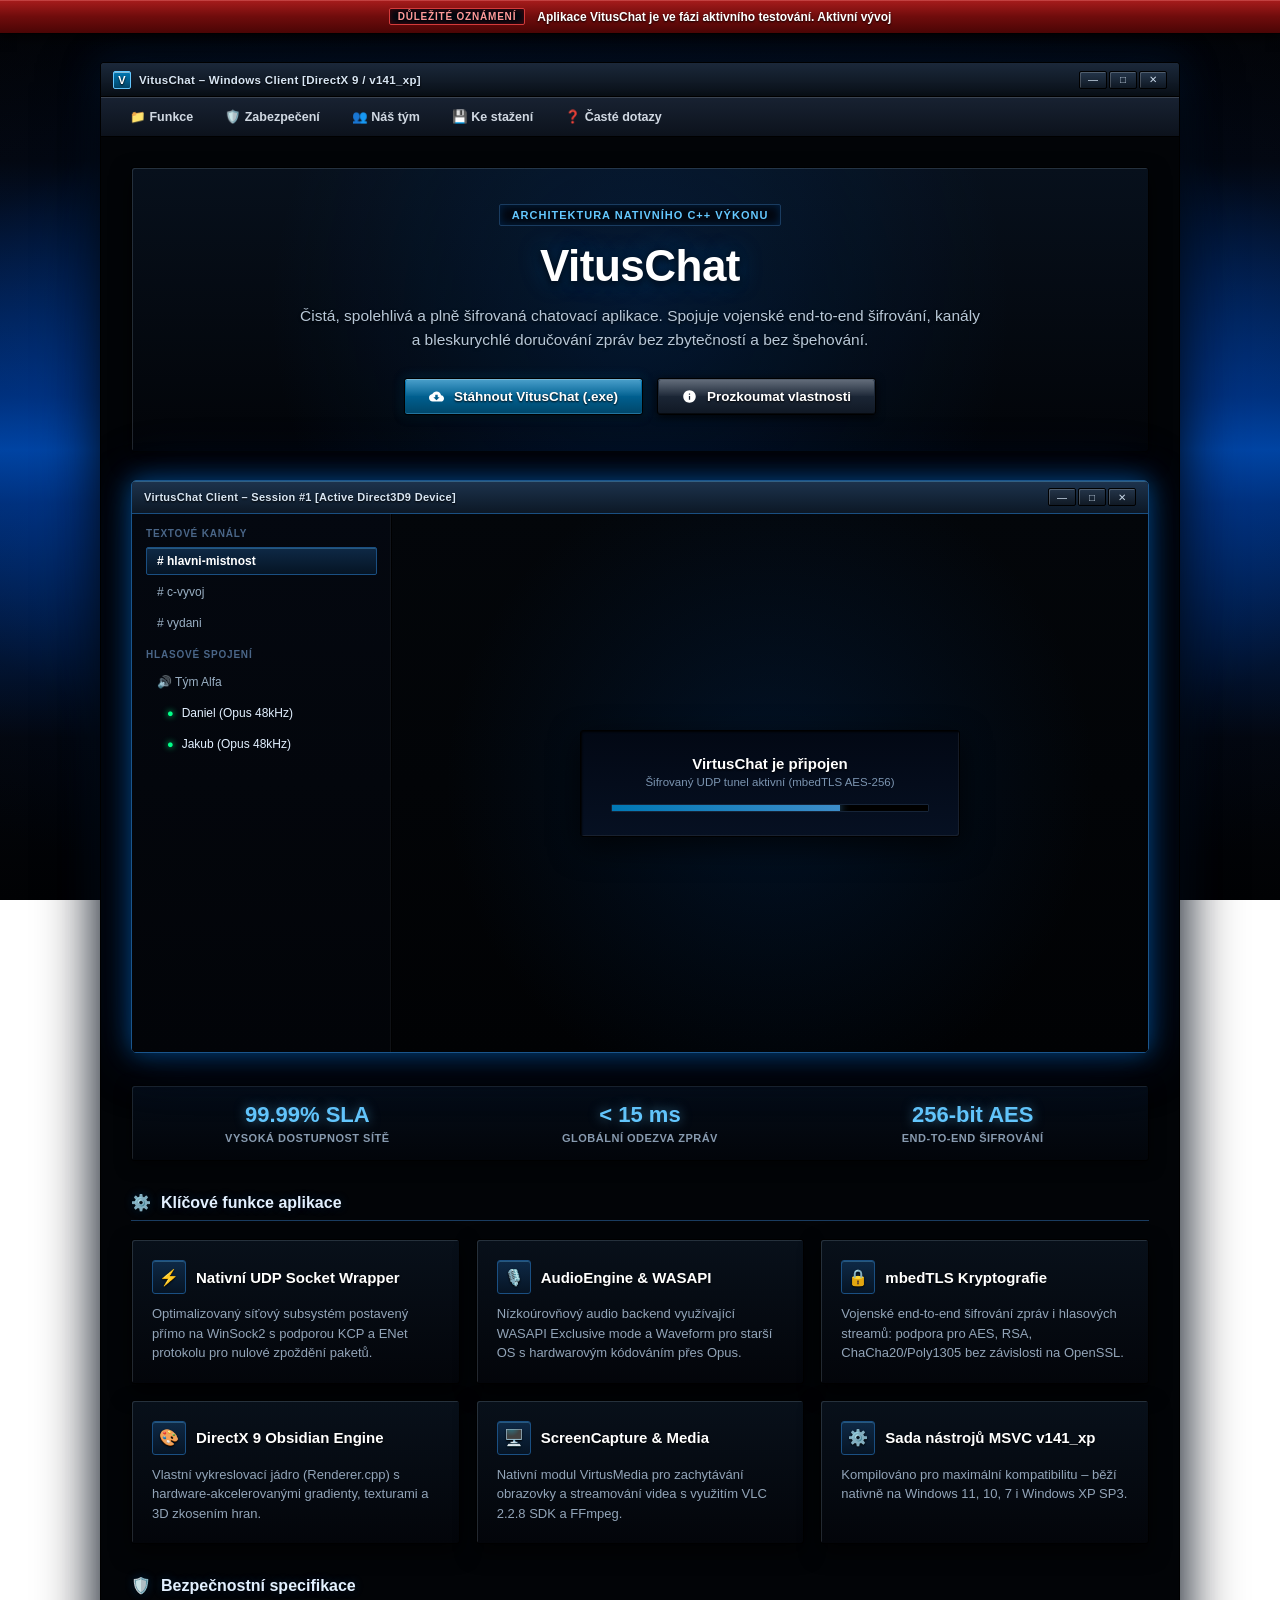
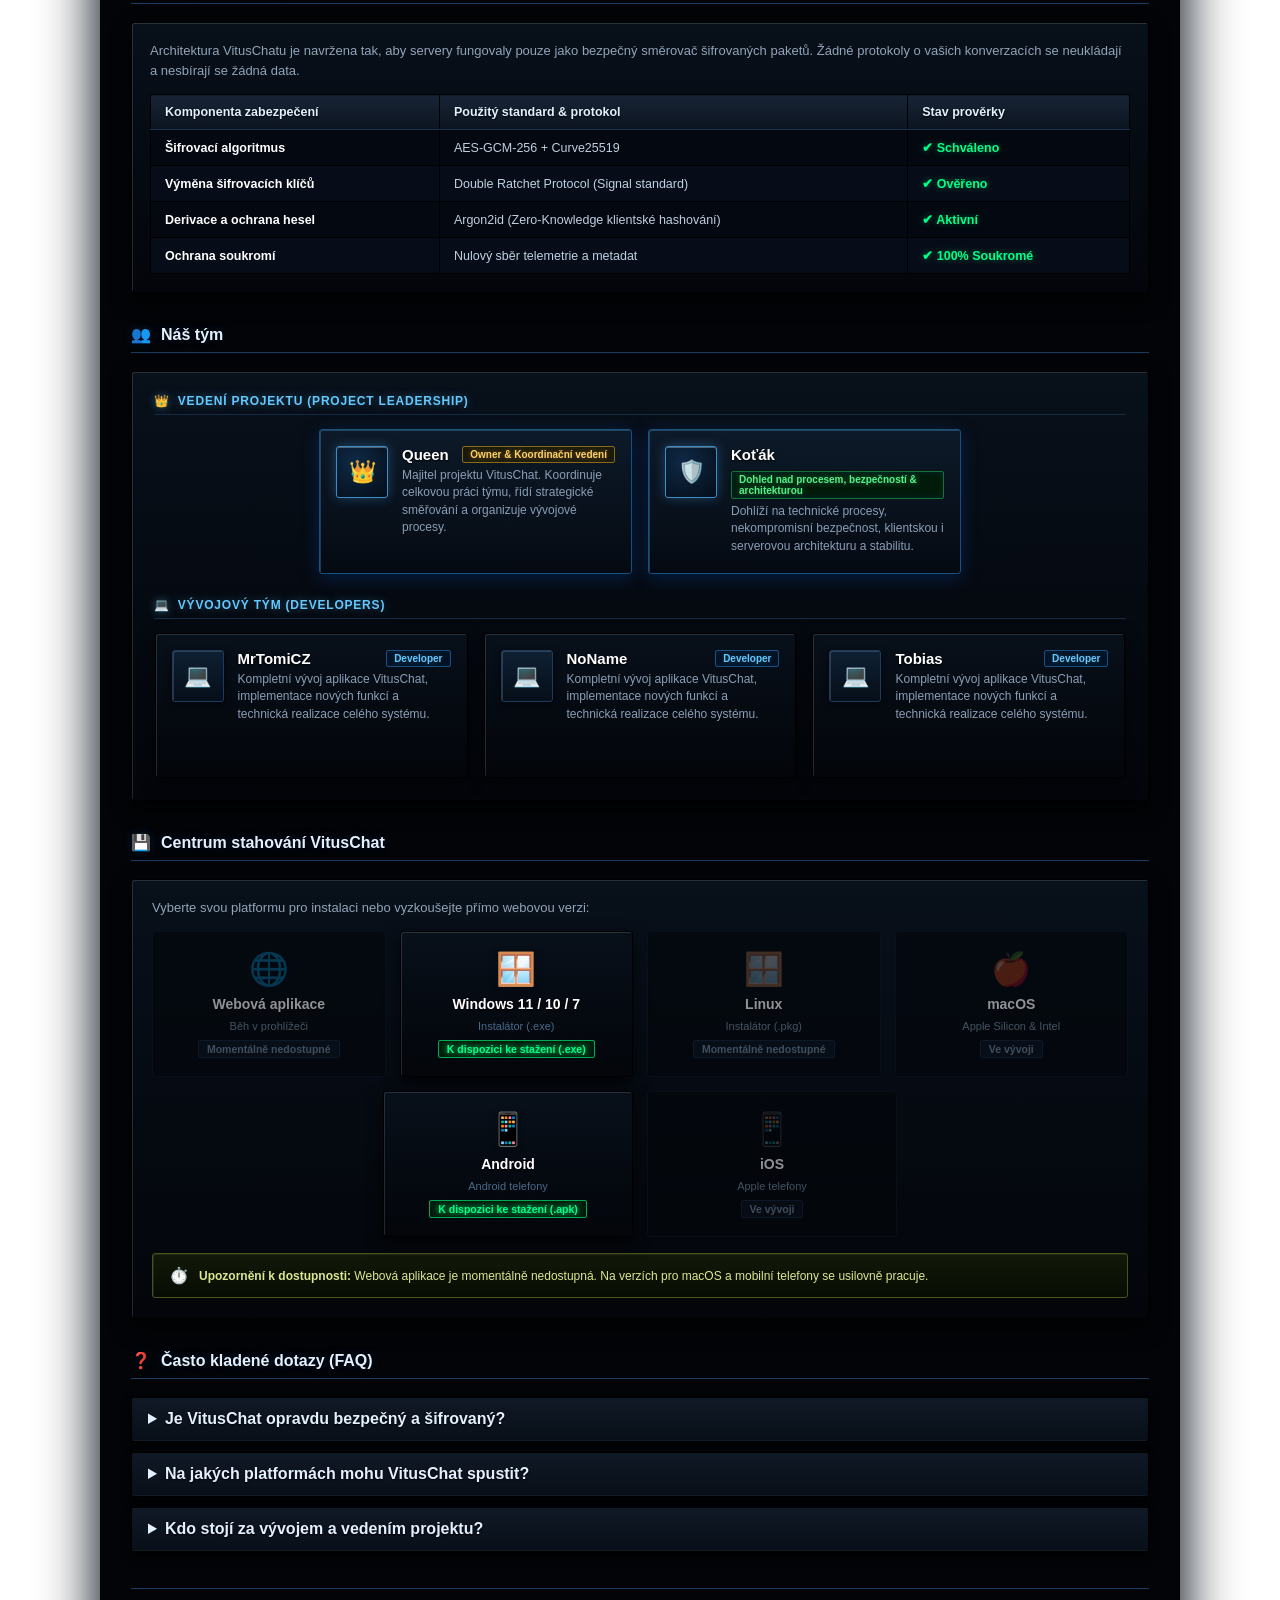
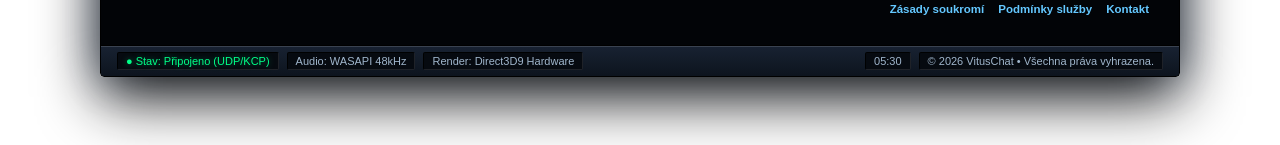
==== new/index.html @ 7d4af069 "Add files via upload" ====
<!DOCTYPE html>
<html lang="cs">
<head>
  <meta charset="UTF-8">
  <meta name="viewport" content="width=device-width, initial-scale=1.0">
  <title id="siteTitle">VitusChat — Nativní Windows Klient [DirectX 9]</title>
  <meta name="description" content="VitusChat - Šifrovaná chatovací aplikace v autentickém skleněném Windows 7 Aero Glass designu.">
  <link rel="icon" type="image/svg+xml" href="data:image/svg+xml,<svg xmlns=%22http://www.w3.org/2000/svg%22 viewBox=%220 0 100 100%22><text y=%22.9em%22 font-size=%2290%22>💬</text></svg>">

  <style>
    /* ==========================================================================
       VIRTUSCHAT - RAW Y2K / DIRECTX 9 OBSIDIAN AESTHETIC
       Exact reproduction of VirtusChat's Win32 / DirectX 9 UI
       ========================================================================== */

    :root {
      /* Authentic VirtusChat Palette from Renderer.h */
      --bg-main: #04070c;
      --bg-darkest: #010204;
      --bg-cavity: #020812;
      --bg-cavity-bot: #081223;
      
      /* Accents */
      --accent-blue: #3d8dc9;
      --accent-gloss-top: #0078b5;
      --accent-gloss-bot: #004669;
      --accent-cyan: #64c8ff;
      --accent-glow: rgba(0, 120, 181, 0.4);

      /* Text */
      --text-white: #ffffff;
      --text-silver: #c8c8c8;
      --text-muted: #8892a0;

      /* Borders & Bevels (Skeuomorphic Win32 / DirectX 9) */
      --border-dark: #000000;
      --border-bevel-light: rgba(210, 235, 255, 0.22);
      --border-bevel-dark: rgba(0, 0, 0, 0.7);

      /* Fonts */
      --font-system: "Segoe UI", "Tahoma", "MS Sans Serif", Arial, sans-serif;
    }

    * {
      margin: 0;
      padding: 0;
      box-sizing: border-box;
    }

    body {
      font-family: var(--font-system);
      color: var(--text-white);
      min-height: 100vh;
      display: flex;
      flex-direction: column;
      position: relative;
      background-color: #020408;

      /* THE EXACT VIBRANT BLACK-TO-BLUE-IN-CENTER DIRECTX 9 GRADIENT */
      background:
        radial-gradient(ellipse 85% 55% at 50% 48%, rgba(0, 110, 230, 0.6) 0%, rgba(0, 65, 170, 0.4) 40%, rgba(0, 25, 75, 0.12) 75%, transparent 100%),
        linear-gradient(180deg, 
          #020306 0%, 
          #03060c 18%, 
          #002f78 44%, 
          #0048a8 50%, 
          #002f78 56%, 
          #03060c 82%, 
          #010204 100%
        );
      background-attachment: fixed;
      padding-bottom: 40px;
    }

    /* Red Announcement Glass Banner at the Very Top */
    .top-announcement-bar {
      width: 100%;
      background: linear-gradient(180deg, #a81c1c 0%, #700c0c 50%, #4a0505 100%);
      color: #ffffff;
      padding: 8px 16px;
      display: flex;
      align-items: center;
      justify-content: center;
      gap: 12px;
      font-size: 12px;
      font-weight: 600;
      text-shadow: 0 1px 2px rgba(0, 0, 0, 0.9);
      border-bottom: 1px solid #000;
      box-shadow: 0 3px 10px rgba(0, 0, 0, 0.8), inset 0 1px 0 rgba(255, 150, 150, 0.3);
      position: relative;
      z-index: 101;
    }

    .top-announcement-bar .alert-tag {
      background: #020710;
      border: 1px solid #d43b3b;
      color: #ff9999;
      border-radius: 2px;
      padding: 2px 8px;
      font-size: 10px;
      font-weight: 800;
      text-transform: uppercase;
      letter-spacing: 0.8px;
      box-shadow: inset 0 0 6px rgba(255, 0, 0, 0.3);
    }

    .top-announcement-bar.hidden {
      display: none !important;
    }

    /* Main Container Window (DirectX 9 Obsidian Frame) */
    .aero-window {
      position: relative;
      z-index: 1;
      background: linear-gradient(180deg, #0a111a 0%, #030508 100%);
      border: 1px solid #000;
      border-radius: 4px;
      box-shadow: 
        0 20px 60px rgba(0, 0, 0, 0.95),
        0 0 40px rgba(0, 60, 140, 0.3),
        inset 1px 1px 0 rgba(210, 235, 255, 0.25);
      margin: 28px auto;
      max-width: 1080px;
      width: 95%;
      display: flex;
      flex-direction: column;
      overflow: hidden;
    }

    /* Title Bar */
    .title-bar {
      height: 34px;
      padding: 0 12px;
      display: flex;
      align-items: center;
      justify-content: space-between;
      user-select: none;
      background: linear-gradient(180deg, #1b283a 0%, #091018 100%);
      border-bottom: 1px solid #000;
      position: relative;
      z-index: 2;
    }

    .title-bar-left {
      display: flex;
      align-items: center;
      gap: 8px;
      font-weight: 700;
      font-size: 11.5px;
      letter-spacing: 0.3px;
      color: #d8e6f4;
      text-shadow: 0 1px 2px #000;
    }

    .window-brand-icon {
      width: 18px;
      height: 18px;
      background: linear-gradient(180deg, #0078b5, #004669);
      border: 1px solid #64c8ff;
      border-radius: 2px;
      display: flex;
      align-items: center;
      justify-content: center;
      font-size: 11px;
      font-weight: 900;
      color: #fff;
      box-shadow: inset 0 1px 0 rgba(255, 255, 255, 0.5);
    }

    .window-controls {
      display: flex;
      align-items: center;
      gap: 2px;
    }

    .win-btn {
      width: 28px;
      height: 18px;
      display: flex;
      align-items: center;
      justify-content: center;
      background: linear-gradient(180deg, #24354a 0%, #101924 100%);
      border: 1px solid #000;
      box-shadow: inset 1px 1px 0 rgba(255, 255, 255, 0.2);
      font-size: 10px;
      color: #c8d8e8;
      cursor: pointer;
      border-radius: 2px;
      transition: all 0.15s;
    }

    .win-btn:hover {
      background: linear-gradient(180deg, #32445e 0%, #162234 100%);
      border-color: #5c7eab;
      box-shadow: inset 0 1px 0 rgba(255, 255, 255, 0.35), 0 0 8px rgba(60, 100, 160, 0.4);
      color: #fff;
    }

    .win-btn.close:hover {
      background: linear-gradient(180deg, #d32020 0%, #8b0000 100%);
      border-color: #5a0000;
      box-shadow: inset 0 1px 0 rgba(255, 255, 255, 0.4), 0 0 10px rgba(210, 32, 32, 0.6);
      color: #fff;
    }

    /* Command Bar / Navigation Strip */
    .command-bar {
      background: linear-gradient(180deg, #182232 0%, #0c121c 100%);
      border-bottom: 1px solid #000;
      box-shadow: 0 4px 15px rgba(0, 0, 0, 0.8), inset 0 1px 0 rgba(255, 255, 255, 0.15);
      padding: 7px 16px;
      display: flex;
      align-items: center;
      gap: 6px;
      font-size: 12.5px;
      position: relative;
      z-index: 2;
    }

    .command-bar a {
      color: #d0d8e2;
      text-decoration: none;
      font-size: 12.5px;
      padding: 4px 12px;
      border-radius: 3px;
      border: 1px solid transparent;
      transition: all 0.15s ease;
      font-weight: 600;
    }

    .command-bar a:hover {
      background: linear-gradient(180deg, #1e3650 0%, #0f1c2b 100%);
      border: 1px solid rgba(100, 180, 255, 0.4);
      box-shadow: inset 0 1px 0 rgba(255, 255, 255, 0.3);
      color: #fff;
    }

    /* Window Body */
    .window-body {
      background: #020407;
      padding: 30px;
      color: var(--text-white);
      position: relative;
      z-index: 2;
    }

    /* Sunken / Cavity Panels */
    .glass-panel {
      background: linear-gradient(180deg, #08101a 0%, #03050a 100%);
      border: 1px solid #000;
      border-radius: 3px;
      box-shadow: 
        inset 1px 1px 0 rgba(210, 235, 255, 0.15),
        0 8px 20px rgba(0, 0, 0, 0.7);
    }

    /* Hero Panel */
    .hero-panel {
      padding: 36px 24px;
      margin-bottom: 28px;
      display: flex;
      flex-direction: column;
      align-items: center;
      text-align: center;
      position: relative;
      overflow: hidden;
      background: 
        radial-gradient(circle at center, rgba(0, 60, 130, 0.28) 0%, transparent 70%),
        linear-gradient(180deg, #07101c 0%, #020408 100%);
    }

    .raw-tag {
      display: inline-block;
      padding: 4px 12px;
      font-size: 11px;
      font-weight: 700;
      text-transform: uppercase;
      letter-spacing: 1px;
      color: #64c8ff;
      background: #020710;
      border: 1px solid #1a3c60;
      box-shadow: inset 0 0 10px rgba(0, 100, 200, 0.3);
      margin-bottom: 16px;
      border-radius: 2px;
    }

    .hero-title {
      font-size: 44px;
      font-weight: 800;
      letter-spacing: -0.5px;
      line-height: 1.1;
      margin-bottom: 14px;
      color: #ffffff;
      text-shadow: 0 2px 10px rgba(0, 0, 0, 0.9), 0 0 25px rgba(0, 120, 220, 0.4);
    }

    .hero-subtitle {
      font-size: 15.5px;
      color: #b8c8d8;
      max-width: 680px;
      margin: 0 auto 26px;
      line-height: 1.55;
      text-shadow: 0 1px 3px rgba(0, 0, 0, 0.8);
    }

    /* CTA Buttons (DirectX 9 Glossy Bevel Buttons) */
    .cta-row {
      display: flex;
      justify-content: center;
      gap: 14px;
      flex-wrap: wrap;
    }

    .btn-directx {
      position: relative;
      display: inline-flex;
      align-items: center;
      justify-content: center;
      gap: 10px;
      padding: 10px 24px;
      font-size: 13.5px;
      font-weight: 700;
      color: #ffffff;
      text-decoration: none;
      border-radius: 3px;
      cursor: pointer;
      text-shadow: 0 1px 2px rgba(0, 0, 0, 0.9);
      background: linear-gradient(180deg, #0078b5 0%, #004669 100%);
      border: 1px solid #000000;
      box-shadow: 
        inset 0 1px 0 rgba(255, 255, 255, 0.45),
        inset 0 -1px 0 rgba(100, 200, 255, 0.35),
        0 2px 8px rgba(0, 0, 0, 0.8),
        0 0 12px rgba(0, 120, 181, 0.3);
      transition: all 0.15s ease;
    }

    .btn-directx::before {
      content: "";
      position: absolute;
      top: 1px; left: 1px; right: 1px;
      height: 45%;
      background: linear-gradient(180deg, rgba(255, 255, 255, 0.28) 0%, rgba(255, 255, 255, 0.02) 100%);
      border-radius: 2px 2px 0 0;
      pointer-events: none;
    }

    .btn-directx:hover {
      background: linear-gradient(180deg, #0092dd 0%, #005682 100%);
      box-shadow: 
        inset 0 1px 0 rgba(255, 255, 255, 0.65),
        inset 0 -1px 0 rgba(100, 200, 255, 0.5),
        0 0 18px rgba(0, 150, 255, 0.6);
      border-color: #3d8dc9;
      transform: translateY(-1px);
    }

    .btn-directx:active {
      background: linear-gradient(180deg, #004669 0%, #002b40 100%);
      box-shadow: inset 0 2px 5px rgba(0, 0, 0, 0.8);
      transform: translateY(1px);
    }

    .btn-secondary-dx {
      background: linear-gradient(180deg, #253346 0%, #101824 100%);
      box-shadow: 
        inset 0 1px 0 rgba(255, 255, 255, 0.2),
        inset 0 -1px 0 rgba(0, 0, 0, 0.6),
        0 2px 8px rgba(0, 0, 0, 0.8);
    }

    .btn-secondary-dx:hover {
      background: linear-gradient(180deg, #32445e 0%, #162234 100%);
      border-color: #5c7eab;
      box-shadow: 
        inset 0 1px 0 rgba(255, 255, 255, 0.35),
        0 0 14px rgba(60, 100, 160, 0.4);
    }

    /* ==========================================================================
       AUTHENTIC OBSIDIAN CLIENT PREVIEW WINDOW (16:9 ASPECT RATIO)
       ========================================================================== */
    .virtus-window {
      background: linear-gradient(180deg, #0a111a 0%, #030508 100%);
      border: 1px solid #1a558c;
      border-radius: 5px;
      box-shadow: 
        0 0 25px rgba(0, 140, 255, 0.45),
        0 0 60px rgba(0, 80, 200, 0.25),
        0 15px 45px rgba(0, 0, 0, 0.95),
        inset 1px 1px 0 rgba(100, 200, 255, 0.35);
      overflow: hidden;
      margin: 14px 0 32px 0;
      position: relative;
      width: 100%;
      aspect-ratio: 16 / 9;
      display: flex;
      flex-direction: column;
    }

    .virtus-titlebar {
      display: flex;
      justify-content: space-between;
      align-items: center;
      padding: 7px 12px;
      background: linear-gradient(180deg, #1d334d 0%, #0c1826 100%);
      border-bottom: 1px solid #1a4f82;
      box-shadow: inset 0 1px 0 rgba(100, 200, 255, 0.3);
      flex-shrink: 0;
    }

    .virtus-client-title {
      font-size: 11px;
      font-weight: 700;
      color: #d8e6f4;
      text-shadow: 0 1px 2px #000;
      letter-spacing: 0.3px;
    }

    .virtus-grid {
      display: grid;
      grid-template-columns: 260px 1fr;
      flex: 1;
      min-height: 0;
      background: #020407;
      overflow: hidden;
    }

    @media (max-width: 720px) {
      .virtus-window {
        aspect-ratio: auto;
        min-height: 440px;
      }
      .virtus-grid {
        grid-template-columns: 1fr;
      }
    }

    .virtus-channels {
      background: linear-gradient(180deg, #040810 0%, #020408 100%);
      border-right: 1px solid #000;
      box-shadow: inset -1px 0 0 rgba(255, 255, 255, 0.05);
      padding: 14px;
      text-align: left;
    }

    .cat-label {
      font-size: 10px;
      font-weight: 800;
      color: #4a6688;
      text-transform: uppercase;
      letter-spacing: 0.8px;
      margin-bottom: 8px;
      margin-top: 12px;
    }

    .cat-label:first-child { margin-top: 0; }

    .ch-row {
      display: flex;
      align-items: center;
      gap: 8px;
      padding: 6px 10px;
      font-size: 12px;
      color: #9ab0c4;
      border-radius: 2px;
      border: 1px solid transparent;
      cursor: default;
      margin-bottom: 3px;
      transition: all 0.15s ease;
    }

    .ch-row.active {
      background: linear-gradient(180deg, #0e2946 0%, #051424 100%);
      border: 1px solid #1a4f82;
      box-shadow: inset 0 1px 0 rgba(100, 200, 255, 0.3);
      color: #ffffff;
      font-weight: 700;
    }

    .voice-badge {
      color: #00ff88;
      font-size: 11px;
      text-shadow: 0 0 6px #00ff88;
    }

    .virtus-workspace {
      padding: 24px;
      display: flex;
      flex-direction: column;
      justify-content: center;
      align-items: center;
      background: 
        radial-gradient(circle at center, rgba(0, 60, 130, 0.25) 0%, transparent 70%),
        linear-gradient(180deg, #03060a 0%, #010204 100%);
    }

    .sunken-panel {
      background: linear-gradient(180deg, #020814 0%, #061022 100%);
      border: 1px solid #000;
      border-radius: 3px;
      box-shadow: 
        inset 1px 1px 2px rgba(0, 0, 0, 0.9),
        inset -1px -1px 0 rgba(255, 255, 255, 0.08),
        0 10px 30px rgba(0, 0, 0, 0.7);
      padding: 24px 30px;
      width: 100%;
      max-width: 380px;
      text-align: center;
    }

    .sunken-heading {
      font-size: 15px;
      font-weight: 700;
      color: #ffffff;
      margin-bottom: 4px;
      text-shadow: 0 1px 2px #000;
    }

    .sunken-sub {
      font-size: 11.5px;
      color: #7b94b0;
      margin-bottom: 16px;
    }

    .virtus-progress {
      height: 8px;
      background: #000;
      border: 1px solid #162438;
      border-radius: 1px;
      overflow: hidden;
      box-shadow: inset 0 1px 3px rgba(0, 0, 0, 0.9);
    }

    .virtus-bar {
      width: 72%;
      height: 100%;
      background: linear-gradient(90deg, #0078b5, #3d8dc9);
      box-shadow: 0 0 10px #3d8dc9;
    }

    /* Section Titles */
    .section-title {
      font-size: 16px;
      font-weight: 700;
      color: #e2f0ff;
      border-bottom: 1px solid #1a3c60;
      padding-bottom: 8px;
      margin: 32px 0 18px 0;
      display: flex;
      align-items: center;
      gap: 10px;
      text-shadow: 0 1px 3px rgba(0, 0, 0, 0.9), 0 0 10px rgba(0, 120, 220, 0.25);
    }

    /* Quick Metrics Container */
    #metricsContainer {
      background: linear-gradient(180deg, #050d18 0%, #02050a 100%);
      border: 1px solid #000;
      border-radius: 3px;
      box-shadow: inset 1px 1px 0 rgba(210, 235, 255, 0.12), 0 4px 15px rgba(0, 0, 0, 0.6);
    }

    .metric-val {
      font-size: 22px;
      font-weight: 800;
      color: #64c8ff;
      text-shadow: 0 0 12px rgba(100, 200, 255, 0.5);
    }

    .metric-lbl {
      font-size: 11px;
      color: #889bb0;
      font-weight: 600;
      text-transform: uppercase;
      letter-spacing: 0.5px;
      margin-top: 4px;
    }

    /* Features Grid (Technical Modules Style) */
    .features-grid {
      display: grid;
      grid-template-columns: repeat(auto-fit, minmax(290px, 1fr));
      gap: 16px;
    }

    .feature-card {
      background: linear-gradient(180deg, #08101a 0%, #03050a 100%);
      border: 1px solid #000;
      border-radius: 3px;
      box-shadow: 
        inset 1px 1px 0 rgba(210, 235, 255, 0.15),
        0 8px 20px rgba(0, 0, 0, 0.7);
      padding: 20px;
      transition: all 0.2s ease;
    }

    .feature-card:hover {
      border-color: #1a4f82;
      box-shadow: 
        inset 1px 1px 0 rgba(100, 200, 255, 0.3),
        0 0 16px rgba(0, 100, 200, 0.35);
      transform: translateY(-2px);
    }

    .feature-header {
      display: flex;
      align-items: center;
      gap: 10px;
      margin-bottom: 10px;
      font-size: 15px;
      font-weight: 700;
      color: #ffffff;
      text-shadow: 0 1px 2px #000;
    }

    .feature-icon {
      width: 34px;
      height: 34px;
      background: linear-gradient(180deg, #0e2946 0%, #061424 100%);
      border: 1px solid #1a4f82;
      box-shadow: inset 0 1px 0 rgba(100, 200, 255, 0.3);
      border-radius: 3px;
      display: flex;
      align-items: center;
      justify-content: center;
      font-size: 16px;
      flex-shrink: 0;
    }

    .feature-desc {
      font-size: 13px;
      color: #92a4b8;
      line-height: 1.5;
    }

    /* Security Specs Table (Win32 Grid Style) */
    .win-table {
      width: 100%;
      border-collapse: collapse;
      font-size: 12.5px;
    }

    .win-table th, .win-table td {
      border: 1px solid #000;
      padding: 10px 14px;
      text-align: left;
    }

    .win-table th {
      background: linear-gradient(180deg, #182436 0%, #0c1420 100%);
      color: #e2f0ff;
      font-weight: 700;
      text-shadow: 0 1px 2px #000;
      border-bottom: 1px solid #1b334d;
    }

    .win-table td {
      background: #040810;
      color: #c0d0e0;
    }

    .win-table tr:nth-child(even) td {
      background: #070d18;
    }

    /* Team Section */
    .team-section-box {
      padding: 22px;
      margin-bottom: 20px;
    }

    .team-category-header {
      display: flex;
      align-items: center;
      gap: 8px;
      font-size: 12px;
      font-weight: 800;
      color: #64c8ff;
      text-transform: uppercase;
      letter-spacing: 0.8px;
      margin-bottom: 14px;
      padding-bottom: 6px;
      border-bottom: 1px solid #152b42;
      text-shadow: 0 0 10px rgba(100, 200, 255, 0.4);
    }

    .team-grid {
      display: flex;
      flex-wrap: wrap;
      justify-content: center;
      gap: 16px;
      margin-bottom: 24px;
    }

    .team-grid:last-child {
      margin-bottom: 0;
    }

    /* Team Member Card (3 na řádek – developeři se vejdou všichni 3 vedle sebe, stejná výška i šířka) */
    .team-member-card {
      flex: 0 0 calc(33.333% - 11px);
      width: calc(33.333% - 11px);
      min-width: 270px;
      max-width: 340px;
      box-sizing: border-box;
      height: 145px;
      min-height: 145px;
      align-self: flex-start;
      background: linear-gradient(180deg, #08101a 0%, #03050a 100%);
      border: 1px solid #000;
      border-radius: 3px;
      padding: 16px;
      display: flex;
      flex-direction: column;
      box-shadow: 
        inset 1px 1px 0 rgba(210, 235, 255, 0.15),
        0 4px 15px rgba(0, 0, 0, 0.6);
      transition: height 0.25s cubic-bezier(0.4, 0, 0.2, 1), border-color 0.2s ease, box-shadow 0.2s ease, transform 0.2s ease;
      cursor: pointer;
      user-select: none;
      overflow: hidden;
    }

    .team-member-card.expanded {
      height: auto;
      min-height: 250px;
      border-color: #3d8dc9;
      box-shadow: 
        inset 1px 1px 0 rgba(100, 200, 255, 0.4),
        0 6px 20px rgba(0, 100, 200, 0.4);
    }

    @media (max-width: 900px) {
      .team-member-card {
        flex: 0 0 calc(50% - 10px);
        width: calc(50% - 10px);
        max-width: 100%;
      }
    }

    @media (max-width: 600px) {
      .team-member-card {
        flex: 1 1 100%;
        width: 100%;
        min-width: 0;
        max-width: 100%;
        height: auto;
      }
    }

    .team-member-card:hover {
      transform: translateY(-2px);
      border-color: #1a4f82;
      box-shadow: 
        inset 1px 1px 0 rgba(100, 200, 255, 0.3),
        0 0 16px rgba(0, 120, 220, 0.4);
    }

    .team-member-card.leadership {
      background: linear-gradient(180deg, #0d1a29 0%, #050a12 100%);
      border: 1px solid #1a4f82;
      box-shadow: 
        inset 1px 1px 0 rgba(100, 200, 255, 0.25),
        0 4px 18px rgba(0, 60, 140, 0.4);
    }

    .team-member-card.leadership.expanded {
      border-color: #ffd269;
      box-shadow: 
        inset 1px 1px 0 rgba(255, 210, 105, 0.35),
        0 6px 22px rgba(200, 150, 40, 0.35);
    }

    .team-member-card.leadership .avatar-frame {
      border: 1.5px solid #3d8dc9;
      background: radial-gradient(circle at 35% 30%, #0e2946 0%, #050d18 100%);
      box-shadow: 0 0 12px rgba(61, 141, 201, 0.4), inset 0 1px 0 rgba(255, 255, 255, 0.3);
    }

    .member-main-row {
      display: flex;
      align-items: flex-start;
      gap: 14px;
      width: 100%;
    }

    .avatar-frame {
      width: 52px;
      height: 52px;
      border-radius: 3px;
      background: linear-gradient(180deg, #0e2033 0%, #060e18 100%);
      border: 1px solid #1a3c60;
      box-shadow: inset 1px 1px 0 rgba(255, 255, 255, 0.15), 0 2px 6px rgba(0, 0, 0, 0.7);
      display: flex;
      align-items: center;
      justify-content: center;
      font-size: 22px;
      flex-shrink: 0;
      overflow: hidden;
    }

    .avatar-frame img {
      width: 100%;
      height: 100%;
      object-fit: cover;
      display: block;
      border-radius: 2px;
    }

    .member-info {
      flex: 1;
      min-width: 0;
    }

    .member-header {
      display: flex;
      align-items: center;
      justify-content: space-between;
      gap: 8px;
      margin-bottom: 4px;
      flex-wrap: wrap;
    }

    .member-name {
      font-size: 15px;
      font-weight: 800;
      color: #ffffff;
      text-shadow: 0 1px 2px #000;
    }

    .member-badge {
      font-size: 10px;
      font-weight: 700;
      color: #64c8ff;
      background: #040e1b;
      border: 1px solid #1a4f82;
      border-radius: 2px;
      padding: 2px 7px;
      text-shadow: 0 0 6px rgba(100, 200, 255, 0.4);
      box-shadow: inset 0 0 6px rgba(0, 100, 200, 0.2);
    }

    .member-badge.owner {
      color: #ffd269;
      background: #1a1402;
      border-color: #8c6a15;
      text-shadow: 0 0 6px rgba(255, 210, 105, 0.5);
    }

    .member-badge.security {
      color: #55f088;
      background: #021a0a;
      border-color: #157335;
      text-shadow: 0 0 6px rgba(85, 240, 136, 0.5);
    }

    .member-desc {
      font-size: 12px;
      color: #8a9eb5;
      line-height: 1.45;
      margin-top: 4px;
    }

    /* Expandable Contacts Drawer (Plynulé rozbalení po kliknutí na kartu) */
    .member-contacts-drawer {
      max-height: 0;
      opacity: 0;
      overflow: hidden;
      transition: max-height 0.3s cubic-bezier(0.4, 0, 0.2, 1), opacity 0.25s ease, margin-top 0.25s ease;
      background: #02050a;
      border-radius: 2px;
    }

    .team-member-card.expanded .member-contacts-drawer {
      max-height: 200px;
      opacity: 1;
      margin-top: 12px;
      padding: 10px 12px;
      border: 1px solid #162a3f;
      box-shadow: inset 0 1px 3px rgba(0, 0, 0, 0.8);
    }

    .contact-row {
      font-size: 11.5px;
      color: #9eb6ce;
      padding: 4px 0;
      display: flex;
      align-items: center;
      gap: 8px;
      border-bottom: 1px solid rgba(255, 255, 255, 0.04);
      user-select: text;
    }

    .contact-row:last-child {
      border-bottom: none;
    }

    .contact-row .c-dot {
      color: #64c8ff;
      font-size: 8px;
    }

    .contact-link {
      color: #64c8ff;
      text-decoration: none;
      transition: color 0.15s ease, text-decoration 0.15s ease;
    }

    .contact-link:hover {
      color: #aae0ff;
      text-decoration: underline;
    }

    .contact-text {
      color: #9eb6ce;
    }

    /* Download Tiles (4 na jednom řádku) */
    .download-grid {
      display: flex;
      flex-wrap: wrap;
      justify-content: center;
      gap: 14px;
      margin: 16px 0;
    }

    .download-tile {
      flex: 1 1 calc(25% - 11px);
      min-width: 180px;
      max-width: 250px;
      background: linear-gradient(180deg, #08101a 0%, #03050a 100%);
      border: 1px solid #000;
      border-radius: 3px;
      box-shadow: 
        inset 1px 1px 0 rgba(210, 235, 255, 0.15),
        0 6px 16px rgba(0, 0, 0, 0.7);
      padding: 18px 12px;
      text-align: center;
      cursor: pointer;
      text-decoration: none;
      color: #ffffff;
      transition: all 0.15s ease;
      display: flex;
      flex-direction: column;
      align-items: center;
      justify-content: center;
      gap: 8px;
    }

    @media (max-width: 880px) {
      .download-tile {
        flex: 1 1 calc(50% - 10px);
        max-width: 100%;
      }
    }

    @media (max-width: 480px) {
      .download-tile {
        flex: 1 1 100%;
        max-width: 100%;
      }
    }

    .download-tile:hover:not(.disabled) {
      background: linear-gradient(180deg, #0e2033 0%, #060e18 100%);
      border-color: #1a4f82;
      box-shadow: 
        inset 1px 1px 0 rgba(100, 200, 255, 0.35),
        0 0 16px rgba(0, 120, 220, 0.4);
      transform: translateY(-2px);
    }

    .download-tile.disabled {
      background: #03060a;
      border-color: #0b141f;
      color: #48596c;
      cursor: not-allowed;
      box-shadow: none;
      opacity: 0.55;
    }

    .tile-title {
      font-size: 14px;
      font-weight: 700;
      color: #ffffff;
      text-shadow: 0 1px 2px #000;
    }

    .tile-status {
      font-size: 10.5px;
      padding: 2px 8px;
      border-radius: 2px;
      font-weight: 700;
    }

    .tile-status.active {
      background: #021c0b;
      color: #00ff88;
      border: 1px solid #00aa55;
      text-shadow: 0 0 6px #00ff88;
    }

    .tile-status.wip {
      background: #0a111a;
      color: #728498;
      border: 1px solid #162438;
    }

    .status-notice {
      background: linear-gradient(180deg, #121808 0%, #080d04 100%);
      border: 1px solid #4a5416;
      border-radius: 3px;
      padding: 12px 16px;
      font-size: 12px;
      color: #dbe890;
      display: flex;
      align-items: center;
      gap: 10px;
      margin-top: 14px;
      box-shadow: inset 1px 1px 0 rgba(255, 255, 255, 0.08);
    }

    /* FAQ Details */
    details {
      background: linear-gradient(180deg, #08101a 0%, #03050a 100%);
      border: 1px solid #000;
      border-radius: 3px;
      margin-bottom: 10px;
      overflow: hidden;
      box-shadow: inset 1px 1px 0 rgba(210, 235, 255, 0.12), 0 4px 10px rgba(0, 0, 0, 0.6);
    }

    summary {
      padding: 12px 16px;
      font-weight: 700;
      color: #e2f0ff;
      cursor: pointer;
      background: linear-gradient(180deg, #101926 0%, #080f18 100%);
      user-select: none;
      outline: none;
      text-shadow: 0 1px 2px #000;
      border-bottom: 1px solid transparent;
      transition: all 0.15s ease;
    }

    summary:hover {
      background: linear-gradient(180deg, #162438 0%, #0c1420 100%);
      color: #ffffff;
    }

    details[open] summary {
      border-bottom: 1px solid #000;
    }

    .faq-body {
      padding: 14px 16px;
      font-size: 12.5px;
      color: #92a4b8;
      line-height: 1.55;
      background: #040810;
    }

    /* Status Bar Footer (Win32 / DirectX 9 Authentic Status Bar) */
    .win-statusbar {
      width: 100%;
      background: linear-gradient(180deg, #182232 0%, #0d141e 100%);
      border-top: 1px solid #000;
      box-shadow: inset 0 1px 0 rgba(255, 255, 255, 0.15);
      padding: 6px 16px;
      display: flex;
      justify-content: space-between;
      font-size: 11px;
      color: #7b94b0;
      position: relative;
      z-index: 2;
    }

    .status-part {
      display: flex;
      align-items: center;
      gap: 8px;
    }

    .status-cell {
      border: 1px solid #000;
      border-top: 1px solid rgba(0, 0, 0, 0.9);
      border-left: 1px solid rgba(0, 0, 0, 0.9);
      border-bottom: 1px solid rgba(255, 255, 255, 0.1);
      border-right: 1px solid rgba(255, 255, 255, 0.1);
      padding: 2px 8px;
      background: #060a10;
      border-radius: 2px;
      color: #a0b6cc;
    }

    .status-cell.ok {
      color: #00ff88;
      text-shadow: 0 0 6px rgba(0, 255, 136, 0.4);
    }
  </style>
</head>
<body>

  <!-- ==========================================
       HLAVNÍ KONFIGURACE DAT PRO SNADNÉ ÚPRAVY
       Zde můžete jednoduše měnit texty, lidi, odkazy i statusy!
       ========================================== -->
  <script>
    const VITUS_CONFIG = {
      // 0. ČERVENÝ OZNAMOVACÍ PÁS (ZAPNOUT: true / VYPNOUT: false)
      announcement: {
        show: true,               // Nastavte na false pro skrytí celého červeného pruhu
        badgeText: "DŮLEŽITÉ OZNÁMENÍ", 
        message: "Aplikace VitusChat je ve fázi aktivního testování. Aktivní vývoj"
      },

      // 1. ZÁKLADNÍ INFORMACE O WEBU
      titleBarText: "VitusChat – Windows Client [DirectX 9 / v141_xp]",
      heroTitle: "VitusChat",
      heroSubtitle: "Čistá, spolehlivá a plně šifrovaná chatovací aplikace. Spojuje vojenské end-to-end šifrování, kanály a bleskurychlé doručování zpráv bez zbytečností a bez špehování.",
      
      // 2. TŘI HLAVNÍ METRIKY
      metrics: [
        { value: "99.99% SLA", label: "Vysoká dostupnost sítě" },
        { value: "< 15 ms", label: "Globální odezva zpráv" },
        { value: "256-bit AES", label: "End-to-End Šifrování" }
      ],

      // 3. FUNKCE APLIKACE (6 TECHNICKÝCH MODULŮ ZE STARÉHO GITHUBU)
      features: [
        {
          icon: "⚡",
          title: "Nativní UDP Socket Wrapper",
          desc: "Optimalizovaný síťový subsystém postavený přímo na WinSock2 s podporou KCP a ENet protokolu pro nulové zpoždění paketů."
        },
        {
          icon: "🎙️",
          title: "AudioEngine & WASAPI",
          desc: "Nízkoúrovňový audio backend využívající WASAPI Exclusive mode a Waveform pro starší OS s hardwarovým kódováním přes Opus."
        },
        {
          icon: "🔒",
          title: "mbedTLS Kryptografie",
          desc: "Vojenské end-to-end šifrování zpráv i hlasových streamů: podpora pro AES, RSA, ChaCha20/Poly1305 bez závislosti na OpenSSL."
        },
        {
          icon: "🎨",
          title: "DirectX 9 Obsidian Engine",
          desc: "Vlastní vykreslovací jádro (Renderer.cpp) s hardware-akcelerovanými gradienty, texturami a 3D zkosením hran."
        },
        {
          icon: "🖥️",
          title: "ScreenCapture & Media",
          desc: "Nativní modul VirtusMedia pro zachytávání obrazovky a streamování videa s využitím VLC 2.2.8 SDK a FFmpeg."
        },
        {
          icon: "⚙️",
          title: "Sada nástrojů MSVC v141_xp",
          desc: "Kompilováno pro maximální kompatibilitu – běží nativně na Windows 11, 10, 7 i Windows XP SP3."
        }
      ],

      // 4. BEZPEČNOSTNÍ TABULKA
      securitySpecs: [
        { component: "Šifrovací algoritmus", standard: "AES-GCM-256 + Curve25519", status: "✔ Schváleno" },
        { component: "Výměna šifrovacích klíčů", standard: "Double Ratchet Protocol (Signal standard)", status: "✔ Ověřeno" },
        { component: "Derivace a ochrana hesel", standard: "Argon2id (Zero-Knowledge klientské hashování)", status: "✔ Aktivní" },
        { component: "Ochrana soukromí", standard: "Nulový sběr telemetrie a metadat", status: "✔ 100% Soukromé" }
      ],

      // 5. NÁŠ TÝM - SNADNÉ PŘIDÁVÁNÍ ODDÍLŮ A ČLENŮ
      // • Automaticky MAX 3 NA ŘÁDEK – 4. člen skočí na nový řádek pod ně.
      // • Když je 1 nebo 2 na řádku, automaticky se vycentrují na střed!
      // • Po kliknutí na kartu se rozbalí POUZE daná karta a zobrazí kontaktní informace.
      // • U každého řádku kontaktů můžete nastavit link: "..." a clickable: true/false (nebo nechat jen obyčejný text)!
      teamSections: [
        {
          title: "Vedení projektu (Project Leadership)",
          icon: "👑",
          isLeadership: true, // Speciální zlatavé/vedoucí zvýraznění
          members: [
            {
              avatar: "icons/queen.png",
              name: "Queen",
              role: "Owner & Koordinační vedení",
              badgeType: "owner", // 'owner', 'security', nebo nechte prázdné
              desc: "Majitel projektu VitusChat. Koordinuje celkovou práci týmu, řídí strategické směřování a organizuje vývojové procesy.",
              contacts: [
                { text: "Discord: queen_official", link: "", clickable: false },
                { text: "E-mail: queen@virtuschat.com", link: "mailto:queen@virtuschat.com", clickable: true },
                { text: "GitHub: github.com/Queen", link: "https://github.com", clickable: true }
              ]
            },
            {
              avatar: "icons/kotak.png",
              name: "Koťák",
              role: "Dohled nad procesem, bezpečností & architekturou",
              badgeType: "security",
              desc: "Dohlíží na technické procesy, nekompromisní bezpečnost, klientskou i serverovou architekturu a stabilitu.",
              contacts: [
                { text: "Discord: kotak_sec", link: "", clickable: false },
                { text: "E-mail: kotak@virtuschat.com", link: "mailto:kotak@virtuschat.com", clickable: true },
                { text: "GitHub: github.com/kotakovec", link: "https://github.com/kotakovec", clickable: true }
              ]
            }
          ]
        },
        {
          title: "Vývojový tým (Developers)",
          icon: "💻",
          isLeadership: false,
          members: [
            {
              avatar: "icons/mrtomicz.png",
              name: "MrTomiCZ",
              role: "Developer",
              badgeType: "",
              desc: "Kompletní vývoj aplikace VitusChat, implementace nových funkcí a technická realizace celého systému.",
              contacts: [
                { text: "Discord: MrTomiCZ", link: "", clickable: false },
                { text: "E-mail: tomi@virtuschat.com", link: "mailto:tomi@virtuschat.com", clickable: true },
                { text: "GitHub: github.com/MrTomiCZ", link: "https://github.com", clickable: true }
              ]
            },
            {
              avatar: "icons/noname.png",
              name: "NoName",
              role: "Developer",
              badgeType: "",
              desc: "Kompletní vývoj aplikace VitusChat, implementace nových funkcí a technická realizace celého systému.",
              contacts: [
                { text: "Discord: NoName_Dev", link: "", clickable: false },
                { text: "E-mail: noname@virtuschat.com", link: "mailto:noname@virtuschat.com", clickable: true },
                { text: "GitHub: github.com/NoName", link: "https://github.com", clickable: true }
              ]
            },
            {
              avatar: "icons/tobias.png",
              name: "Tobias",
              role: "Developer",
              badgeType: "",
              desc: "Kompletní vývoj aplikace VitusChat, implementace nových funkcí a technická realizace celého systému.",
              contacts: [
                { text: "Discord: Tobias_Dev", link: "", clickable: false },
                { text: "E-mail: tobias@virtuschat.com", link: "mailto:tobias@virtuschat.com", clickable: true },
                { text: "GitHub: github.com/Tobias", link: "https://github.com", clickable: true }
              ]
            }
          ]
        }
        /* PŘÍKLAD: JAK PŘIDAT DALŠÍ ODDÍL (např. Testeři): 
        ,{
          title: "Tým testerů (Quality Assurance)",
          icon: "🧪",
          isLeadership: false,
          members: [
            {
              avatar: "tester1.png", // nebo emoji např. "🧪"
              name: "TesterName",
              role: "Lead QA Tester",
              badgeType: "",
              desc: "Testování stability, zátěžové testy a hlášení chyb."
            }
          ]
        }
        */
      ],

      // 6. CENTRUM STAHOVÁNÍ
      // Zde můžete každou platformu jednoduše zapnout (true) nebo vypnout (false)!
      // - true:  tlačítko bude zelené, aktivní a přesměruje na odkaz (GitHub / Web)
      // - false: tlačítko bude šedé, neklikací a označené jako "Nedostupné" / "Ve vývoji"
      downloads: [
        {
          icon: "🌐",
          title: "Webová aplikace",
          subtitle: "Běh v prohlížeči",
          active: false, // <-- ZDE: stačí změnit na true a ihned funguje!
          link: "404", // odkaz, kam to po aktivaci povede
          statusActive: "Spustit v prohlížeči",
          statusDisabled: "Momentálně nedostupné"
        },
        {
          icon: "🪟",
          title: "Windows 11 / 10 / 7",
          subtitle: "Instalátor (.exe)",
          active: true, // <-- ZDE: true = zapnuto / false = vypnuto
          link: "https://github.com/VirtusChat/VirtusChat-win/releases",
          statusActive: "K dispozici ke stažení (.exe)",
          statusDisabled: "Momentálně nedostupné"
        },
        {
          icon: "🪟",
          title: "Linux",
          subtitle: "Instalátor (.pkg)",
          active: false, // <-- ZDE: true = zapnuto / false = vypnuto
          link: "https://github.com/VirtusChat/VirtusChat-linux/releases",
          statusActive: "K dispozici ke stažení (.pkg)",
          statusDisabled: "Momentálně nedostupné"
        },
        {
          icon: "🍎",
          title: "macOS",
          subtitle: "Apple Silicon & Intel",
          active: false, // <-- ZDE: stačí změnit na true a ihned funguje!
          link: "https://github.com/VirtusChat/VirtusChat-mac/releases",
          statusActive: "K dispozici ke stažení (.dmg)",
          statusDisabled: "Ve vývoji"
        },
        {
          icon: "📱",
          title: "Android",
          subtitle: "Android telefony",
          active: true, // <-- ZDE: stačí změnit na true a ihned funguje!
          link: "https://github.com/VirtusChat/VirtusChat-android/releases",
          statusActive: "K dispozici ke stažení (.apk)",
          statusDisabled: "Ve vývoji"
        },
        {
          icon: "📱",
          title: "iOS",
          subtitle: "Apple telefony",
          active: false, // <-- ZDE: stačí změnit na true a ihned funguje!
          link: "https://github.com/VirtusChat/VirtusChat-android/releases",
          statusActive: "K dispozici ke stažení (.apk)",
          statusDisabled: "Ve vývoji"
        }
      ],
      downloadNotice: "Webová aplikace je momentálně nedostupná. Na verzích pro macOS a mobilní telefony se usilovně pracuje.",

      // 7. ČASTO KLADENÉ DOTAZY (FAQ)
      faqs: [
        {
          q: "Je VitusChat opravdu bezpečný a šifrovaný?",
          a: "Ano, stoprocentně. Používáme špičkový šifrovací protokol s nulovou znalostí (Zero-Knowledge E2EE). Vaše zprávy i soubory jsou zašifrovány přímo ve vašem počítači dříve, než odejdou do sítě.",
          open: false
        },
        {
          q: "Na jakých platformách mohu VitusChat spustit?",
          a: "Aplikace je momentálně k dispozici pro operační systém Windows. Webová verze je v tuto chvíli nedostupná a verze pro macOS a mobilní systémy iOS a Android jsou ve vývoji.",
          open: false
        },
        {
          q: "Kdo stojí za vývojem a vedením projektu?",
          a: "Projekt vlastní a koordinuje <strong>Queen</strong> (Owner). Na bezpečnostní procesy, architekturu a stabilitu dohlíží <strong>Koťák</strong>. Samotný vývoj zajišťuje tým vývojářů: <strong>MrTomiCZ</strong>, <strong>NoName</strong> a <strong>Tobias</strong>.",
          open: false
        }
      ],

      // 8. PATIČKA
      copyright: "© 2026 VitusChat • Všechna práva vyhrazena."
    };
  </script>

  <!-- ==========================================
       HTML ŠABLONA STRÁNKY
       ========================================== -->
  <!-- Červený oznamovací pás úplně nahoře -->
  <div id="topAnnouncementBar" class="top-announcement-bar">
    <span class="alert-tag" id="txtAnnouncementBadge"></span>
    <span id="txtAnnouncementMessage"></span>
  </div>

  <div class="aero-window">
    
    <!-- Top Shell Title Bar -->
    <div class="title-bar">
      <div class="title-bar-left">
        <div class="window-brand-icon">V</div>
        <span id="txtTitleBar"></span>
      </div>
      <div class="window-controls">
        <button class="win-btn" title="Minimalizovat">—</button>
        <button class="win-btn" title="Maximalizovat">□</button>
        <button class="win-btn close" title="Zavřít">✕</button>
      </div>
    </div>

    <!-- Command Bar -->
    <div class="command-bar">
      <a href="#features">📁 Funkce</a>
      <a href="#security">🛡️ Zabezpečení</a>
      <a href="#team">👥 Náš tým</a>
      <a href="#download">💾 Ke stažení</a>
      <a href="#faq">❓ Časté dotazy</a>
    </div>

    <!-- Window Body -->
    <div class="window-body">

      <!-- Hero Panel -->
      <div class="glass-panel hero-panel">
        <div class="raw-tag">ARCHITEKTURA NATIVNÍHO C++ VÝKONU</div>
        <h1 class="hero-title" id="txtHeroTitle"></h1>
        <p class="hero-subtitle" id="txtHeroSubtitle"></p>

        <div class="cta-row">
          <a href="https://github.com/VirtusChat/VirtusChat-win/releases" target="_blank" rel="noopener noreferrer" class="btn-directx">
            <svg width="15" height="15" viewBox="0 0 24 24" fill="currentColor"><path d="M19.35 10.04C18.67 6.59 15.64 4 12 4 9.11 4 6.6 5.64 5.35 8.04 2.34 8.36 0 10.91 0 14c0 3.31 2.69 6 6 6h13c2.76 0 5-2.24 5-5 0-2.64-2.05-4.78-4.65-4.96zM17 13l-5 5-5-5h3V9h4v4h3z"/></svg>
            Stáhnout VitusChat (.exe)
          </a>
          <a href="#features" class="btn-directx btn-secondary-dx">
            <svg width="15" height="15" viewBox="0 0 24 24" fill="currentColor"><path d="M12 2C6.48 2 2 6.48 2 12s4.48 10 10 10 10-4.48 10-10S17.52 2 12 2zm1 15h-2v-6h2v6zm0-8h-2V7h2v2z"/></svg>
            Prozkoumat vlastnosti
          </a>
        </div>
      </div>

      <!-- LIVE OBSIDIAN DIRECTX 9 CLIENT WINDOW -->
      <div class="virtus-window">
        <div class="virtus-titlebar">
          <span class="virtus-client-title">VirtusChat Client – Session #1 [Active Direct3D9 Device]</span>
          <div class="window-controls">
            <button class="win-btn" title="Minimalizovat">—</button>
            <button class="win-btn" title="Maximalizovat">□</button>
            <button class="win-btn close" title="Zavřít">✕</button>
          </div>
        </div>
        <div class="virtus-grid">
          <aside class="virtus-channels">
            <div class="cat-label">TEXTOVÉ KANÁLY</div>
            <div class="ch-row active"># hlavni-mistnost</div>
            <div class="ch-row"># c-vyvoj</div>
            <div class="ch-row"># vydani</div>

            <div class="cat-label">HLASOVÉ SPOJENÍ</div>
            <div class="ch-row">
              <span>🔊 Tým Alfa</span>
            </div>
            <div class="ch-row" style="padding-left: 20px;">
              <span class="voice-badge">●</span>
              <span style="color: #e2f0ff;">Daniel (Opus 48kHz)</span>
            </div>
            <div class="ch-row" style="padding-left: 20px;">
              <span class="voice-badge">●</span>
              <span style="color: #e2f0ff;">Jakub (Opus 48kHz)</span>
            </div>
          </aside>

          <section class="virtus-workspace">
            <div class="sunken-panel">
              <div class="sunken-heading">VirtusChat je připojen</div>
              <div class="sunken-sub">Šifrovaný UDP tunel aktivní (mbedTLS AES-256)</div>
              <div class="virtus-progress">
                <div class="virtus-bar"></div>
              </div>
            </div>
          </section>
        </div>
      </div>

      <!-- Quick Metrics -->
      <div id="metricsContainer" class="glass-panel" style="padding: 16px; margin-bottom: 20px; display: grid; grid-template-columns: repeat(auto-fit, minmax(200px, 1fr)); gap: 14px; text-align: center;">
      </div>

      <!-- Features Section -->
      <div id="features" class="section-title">
        <span>⚙️</span> Klíčové funkce aplikace
      </div>
      <div id="featuresContainer" class="features-grid"></div>

      <!-- Security Section -->
      <div id="security" class="section-title">
        <span>🛡️</span> Bezpečnostní specifikace
      </div>
      <div class="glass-panel" style="padding: 18px; margin-bottom: 20px;">
        <p style="font-size: 13px; color: #92a4b8; margin-bottom: 14px; line-height: 1.5;">
          Architektura VitusChatu je navržena tak, aby servery fungovaly pouze jako bezpečný směrovač šifrovaných paketů. Žádné protokoly o vašich konverzacích se neukládají a nesbírají se žádná data.
        </p>
        <table class="win-table">
          <thead>
            <tr>
              <th>Komponenta zabezpečení</th>
              <th>Použitý standard & protokol</th>
              <th>Stav prověrky</th>
            </tr>
          </thead>
          <tbody id="securityTableBody"></tbody>
        </table>
      </div>

      <!-- Team Section -->
      <div id="team" class="section-title">
        <span>👥</span> Náš tým
      </div>

      <div class="glass-panel team-section-box" id="teamSectionsContainer">
        <!-- Zde se automaticky vygenerují všechny oddíly týmu (vedení, developeři, testeři atd.) z VITUS_CONFIG.teamSections -->
      </div>

      <!-- Download Section -->
      <div id="download" class="section-title">
        <span>💾</span> Centrum stahování VitusChat
      </div>
      <div class="glass-panel" style="padding: 20px; margin-bottom: 20px;">
        <p style="font-size: 13px; color: #92a4b8; margin-bottom: 14px;">
          Vyberte svou platformu pro instalaci nebo vyzkoušejte přímo webovou verzi:
        </p>
        <div id="downloadsContainer" class="download-grid"></div>

        <div class="status-notice">
          <span style="font-size: 16px;">⏱️</span>
          <span><strong>Upozornění k dostupnosti:</strong> <span id="txtDownloadNotice"></span></span>
        </div>
      </div>

      <!-- FAQ Section -->
      <div id="faq" class="section-title">
        <span>❓</span> Často kladené dotazy (FAQ)
      </div>
      <div id="faqContainer"></div>

      <!-- Inner Window Links -->
      <div style="margin-top: 36px; padding-top: 14px; border-top: 1px solid #1a3c60; display: flex; justify-content: flex-end; align-items: center; font-size: 11.5px; color: #7b94b0; flex-wrap: wrap;">
        <div style="display: flex; gap: 14px;">
          <a href="#" style="color: #64c8ff; text-decoration: none; font-weight: 600;">Zásady soukromí</a>
          <a href="#" style="color: #64c8ff; text-decoration: none; font-weight: 600;">Podmínky služby</a>
          <a href="#" style="color: #64c8ff; text-decoration: none; font-weight: 600;">Kontakt</a>
        </div>
      </div>

    </div>

    <!-- AUTHENTIC WIN32 / DIRECTX 9 STATUS BAR STRIP (Součást okna aplikace) -->
    <footer class="win-statusbar">
      <div class="status-part">
        <span class="status-cell ok">● Stav: Připojeno (UDP/KCP)</span>
        <span class="status-cell">Audio: WASAPI 48kHz</span>
        <span class="status-cell">Render: Direct3D9 Hardware</span>
      </div>
      <div class="status-part">
        <span class="status-cell" id="win7Clock">12:00</span>
        <span class="status-cell" id="txtCopyright">© 2026 VirtusChat</span>
      </div>
    </footer>
  </div>

  <!-- ==========================================
       AUTOMATICKÝ RENDERÉR (NENÍ TŘEBA EDITOVAT)
       Tento skript vezme data z VITUS_CONFIG nahoře a vykreslí celou stránku.
       ========================================== -->
  <script>
    function renderPage() {
      // 0. Červený oznamovací pás nahoře (true = zobrazit, false = skrýt)
      const bannerEl = document.getElementById('topAnnouncementBar');
      if (VITUS_CONFIG.announcement && VITUS_CONFIG.announcement.show) {
        bannerEl.classList.remove('hidden');
        document.getElementById('txtAnnouncementBadge').textContent = VITUS_CONFIG.announcement.badgeText || 'OZNÁMENÍ';
        document.getElementById('txtAnnouncementMessage').textContent = VITUS_CONFIG.announcement.message || '';
      } else {
        bannerEl.classList.add('hidden');
      }

      // 1. Texty
      document.getElementById('txtTitleBar').textContent = VITUS_CONFIG.titleBarText;
      document.getElementById('txtHeroTitle').textContent = VITUS_CONFIG.heroTitle;
      document.getElementById('txtHeroSubtitle').textContent = VITUS_CONFIG.heroSubtitle;
      document.getElementById('txtDownloadNotice').textContent = VITUS_CONFIG.downloadNotice;
      document.getElementById('txtCopyright').textContent = VITUS_CONFIG.copyright;

      // 2. Metriky
      const metricsHtml = VITUS_CONFIG.metrics.map(m => `
        <div>
          <div class="metric-val">${m.value}</div>
          <div class="metric-lbl">${m.label}</div>
        </div>
      `).join('');
      document.getElementById('metricsContainer').innerHTML = metricsHtml;

      // 3. Funkce
      const featuresHtml = VITUS_CONFIG.features.map(f => `
        <div class="glass-panel feature-card">
          <div class="feature-header">
            <div class="feature-icon">${f.icon}</div>
            <span>${f.title}</span>
          </div>
          <p class="feature-desc">${f.desc}</p>
        </div>
      `).join('');
      document.getElementById('featuresContainer').innerHTML = featuresHtml;

      // 4. Bezpečnost
      const securityHtml = VITUS_CONFIG.securitySpecs.map(s => `
        <tr>
          <td><strong style="color: #ffffff;">${s.component}</strong></td>
          <td>${s.standard}</td>
          <td><span style="color: #00ff88; font-weight: 800; text-shadow: 0 0 6px rgba(0,255,136,0.4);">${s.status}</span></td>
        </tr>
      `).join('');
      document.getElementById('securityTableBody').innerHTML = securityHtml;

      // Pomocná funkce pro vykreslení avataru (obrázek s fallbackem)
      function renderAvatar(src, fallbackEmoji, name) {
        if (src && (src.endsWith('.png') || src.endsWith('.jpg') || src.endsWith('.jpeg') || src.endsWith('.webp') || src.endsWith('.svg'))) {
          return `<img src="${src}" alt="${name}" onerror="this.parentElement.innerHTML='${fallbackEmoji}'" />`;
        }
        return src || fallbackEmoji;
      }

      // 5. Náš tým (Dynamické renderování libovolného počtu oddílů - vedení, developeři, testeři...)
      const teamContainer = document.getElementById('teamSectionsContainer');
      if (teamContainer && VITUS_CONFIG.teamSections) {
        teamContainer.innerHTML = VITUS_CONFIG.teamSections.map((section, sIndex) => {
          const membersHtml = section.members.map((m, mIndex) => {
            const isLead = section.isLeadership;
            const defaultBadgeClass = isLead ? (m.badgeType || (mIndex === 0 ? 'owner' : 'security')) : (m.badgeType || '');
            const fallbackEmoji = isLead ? (mIndex === 0 ? '👑' : '🛡️') : (section.icon || '👤');
            const contactsList = m.contacts && m.contacts.length ? m.contacts : [];

            const contactsHtml = contactsList.map(c => {
              const isObj = typeof c === 'object' && c !== null;
              const text = isObj ? c.text : c;
              const isClickable = isObj ? !!c.clickable : false;
              const link = isObj && c.link ? c.link : '#';

              if (isClickable && link) {
                const isMail = link.startsWith('mailto:');
                const targetAttr = isMail ? '' : 'target="_blank" rel="noopener noreferrer"';
                return `
                  <div class="contact-row">
                    <span class="c-dot">◆</span>
                    <a href="${link}" ${targetAttr} class="contact-link" onclick="event.stopPropagation()">${text}</a>
                  </div>
                `;
              } else {
                return `
                  <div class="contact-row">
                    <span class="c-dot">◆</span>
                    <span class="contact-text">${text}</span>
                  </div>
                `;
              }
            }).join('');

            return `
              <div class="team-member-card ${isLead ? 'leadership' : ''}" onclick="toggleTeamCard(this)">
                <div class="member-main-row">
                  <div class="avatar-frame">
                    ${renderAvatar(m.avatar, fallbackEmoji, m.name)}
                  </div>
                  <div class="member-info">
                    <div class="member-header">
                      <span class="member-name">${m.name}</span>
                      <span class="member-badge ${defaultBadgeClass}">${m.role}</span>
                    </div>
                    <p class="member-desc">${m.desc}</p>
                  </div>
                </div>

                <div class="member-contacts-drawer" onclick="event.stopPropagation()">
                  ${contactsHtml}
                </div>
              </div>
            `;
          }).join('');

          return `
            <div class="team-category-header" style="${sIndex > 0 ? 'margin-top: 24px;' : ''}">
              <span>${section.icon || '👥'}</span> ${section.title}
            </div>
            <div class="team-grid">
              ${membersHtml}
            </div>
          `;
        }).join('');
      }

      // 7. Downloads
      const downloadsHtml = VITUS_CONFIG.downloads.map(dl => {
        const activeText = dl.statusActive || dl.status || "K dispozici ke stažení";
        const disabledText = dl.statusDisabled || dl.status || "Momentálně nedostupné";

        if (dl.active) {
          return `
            <a href="${dl.link || '#'}" target="_blank" rel="noopener noreferrer" class="glass-panel download-tile">
              <span style="font-size: 32px; filter: drop-shadow(0 2px 4px rgba(0,0,0,0.15));">${dl.icon}</span>
              <span class="tile-title">${dl.title}</span>
              <span style="font-size: 11px; color: #486989;">${dl.subtitle}</span>
              <span class="tile-status active">${activeText}</span>
            </a>
          `;
        } else {
          return `
            <div class="glass-panel download-tile disabled">
              <span style="font-size: 32px; opacity: 0.5;">${dl.icon}</span>
              <span class="tile-title">${dl.title}</span>
              <span style="font-size: 11px; color: #788d9f;">${dl.subtitle}</span>
              <span class="tile-status wip">${disabledText}</span>
            </div>
          `;
        }
      }).join('');
      document.getElementById('downloadsContainer').innerHTML = downloadsHtml;

      // 8. FAQ
      const faqHtml = VITUS_CONFIG.faqs.map(faq => `
        <details ${faq.open ? 'open' : ''}>
          <summary>${faq.q}</summary>
          <div class="faq-body">${faq.a}</div>
        </details>
      `).join('');
      document.getElementById('faqContainer').innerHTML = faqHtml;
    }

    // Rozbalení a sbalení kontaktů člena týmu po kliknutí (vždy otevřen max. 1 najednou)
    function toggleTeamCard(cardEl) {
      const isAlreadyExpanded = cardEl.classList.contains('expanded');
      
      // Zavřeme všechny ostatní otevřené karty
      document.querySelectorAll('.team-member-card.expanded').forEach(otherCard => {
        if (otherCard !== cardEl) {
          otherCard.classList.remove('expanded');
        }
      });

      // Pokud byla otevřená, zavře se; pokud byla zavřená, otevře se
      if (isAlreadyExpanded) {
        cardEl.classList.remove('expanded');
      } else {
        cardEl.classList.add('expanded');
      }
    }

    // Windows 7 Realtime Clock
    function updateClock() {
      const now = new Date();
      const hours = now.getHours().toString().padStart(2, '0');
      const minutes = now.getMinutes().toString().padStart(2, '0');
      document.getElementById('win7Clock').textContent = `${hours}:${minutes}`;
    }

    // Zamezení nechtěnému posunu po refreshu (vynutí vždy horní pozici)
    if ('scrollRestoration' in history) {
      history.scrollRestoration = 'manual';
    }

    function ensureTop() {
      window.scrollTo(0, 0);
      document.documentElement.scrollTop = 0;
      document.body.scrollTop = 0;
      // Pokud je v adrese hash (např. #download), vyčistíme ho bez reloadu
      if (window.location.hash) {
        history.replaceState(null, null, ' ');
      }
    }

    ensureTop();
    window.addEventListener('load', ensureTop);
    window.addEventListener('pageshow', ensureTop);

    renderPage();
    updateClock();
    setInterval(updateClock, 1000);

    // Plynulé posouvání (Smooth Scroll) POUZE při kliknutí uživatele
    document.querySelectorAll('a[href^="#"]').forEach(anchor => {
      anchor.addEventListener('click', function (e) {
        const targetId = this.getAttribute('href');
        if (targetId && targetId !== '#') {
          const targetEl = document.querySelector(targetId);
          if (targetEl) {
            e.preventDefault();
            targetEl.scrollIntoView({
              behavior: 'smooth',
              block: 'start'
            });
          }
        }
      });
    });
  </script>
</body>
</html>
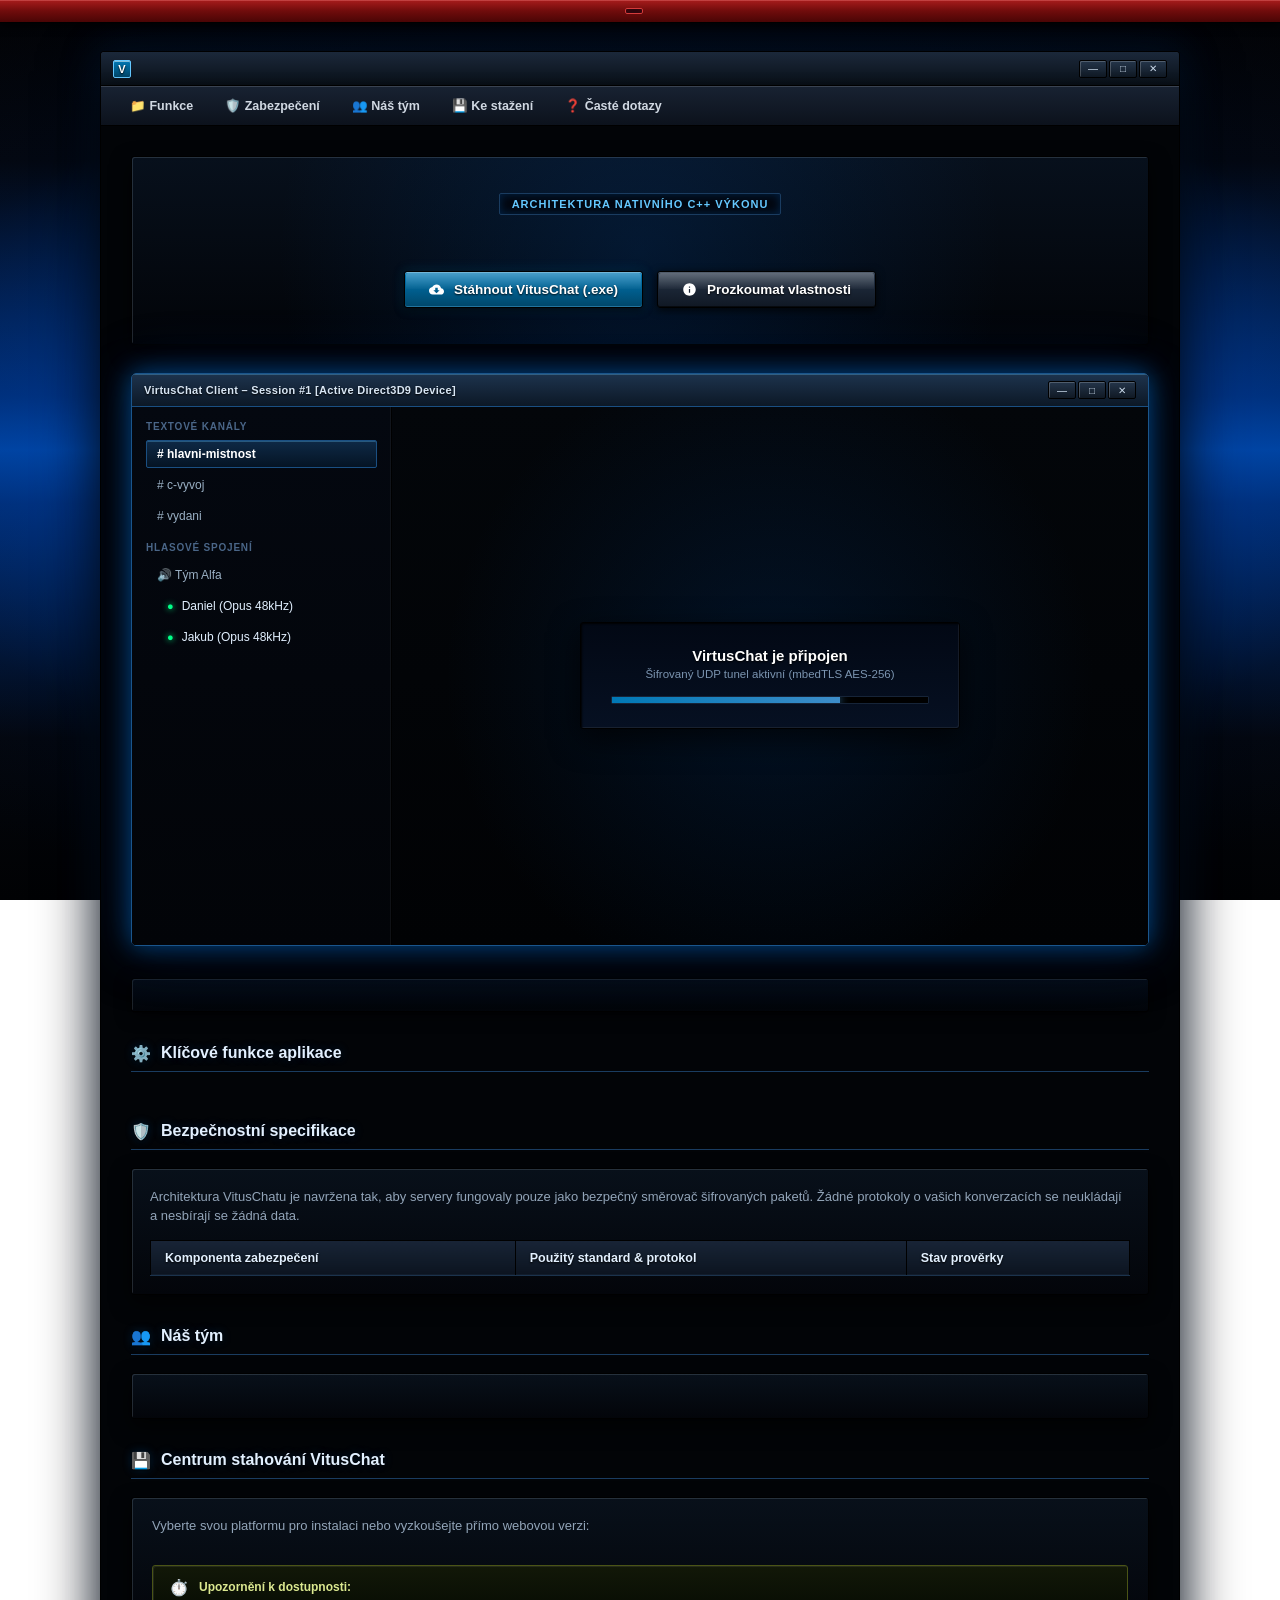
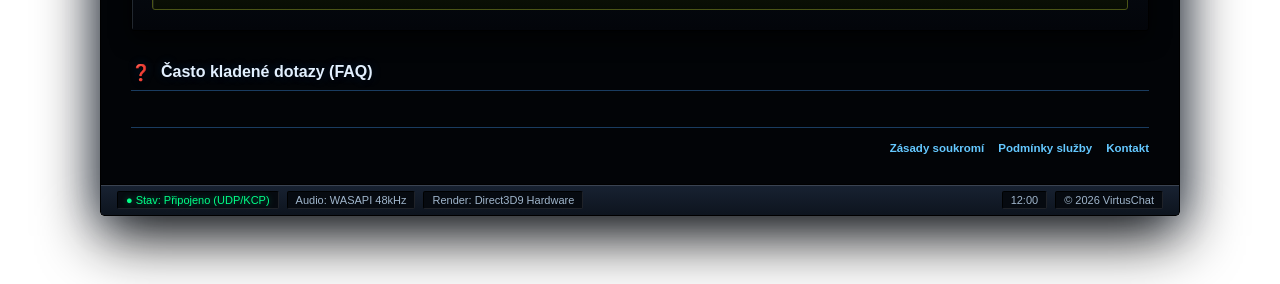
==== commit 715ddab3: "" ====
--- a/new/index.html
+++ b/new/index.html
@@ -1183,7 +1183,7 @@
             {
               avatar: "icons/queen.png",
               name: "Queen",
-              role: "Owner & Koordinační vedení",
+              role: "CEO",
               badgeType: "owner", // 'owner', 'security', nebo nechte prázdné
               desc: "Majitel projektu VitusChat. Koordinuje celkovou práci týmu, řídí strategické směřování a organizuje vývojové procesy.",
               contacts: [
@@ -1195,7 +1195,7 @@
             {
               avatar: "icons/kotak.png",
               name: "Koťák",
-              role: "Dohled nad procesem, bezpečností & architekturou",
+              role: "Head of Development",
               badgeType: "security",
               desc: "Dohlíží na technické procesy, nekompromisní bezpečnost, klientskou i serverovou architekturu a stabilitu.",
               contacts: [
@@ -1206,6 +1206,18 @@
             }
           ]
         },
+        {
+              avatar: "icons/tobias.png",
+              name: "Tobias",
+              role: "Lead Developer",
+              badgeType: "",
+              desc: "Kompletní vývoj aplikace VitusChat, implementace nových funkcí a technická realizace celého systému.",
+              contacts: [
+                { text: "Discord: Tobias_Dev", link: "", clickable: false },
+                { text: "E-mail: tobias@virtuschat.com", link: "mailto:tobias@virtuschat.com", clickable: true },
+                { text: "GitHub: github.com/Tobias", link: "https://github.com", clickable: true }
+              ]
+            }
         {
           title: "Vývojový tým (Developers)",
           icon: "💻",
@@ -1235,18 +1247,7 @@
                 { text: "GitHub: github.com/NoName", link: "https://github.com", clickable: true }
               ]
             },
-            {
-              avatar: "icons/tobias.png",
-              name: "Tobias",
-              role: "Developer",
-              badgeType: "",
-              desc: "Kompletní vývoj aplikace VitusChat, implementace nových funkcí a technická realizace celého systému.",
-              contacts: [
-                { text: "Discord: Tobias_Dev", link: "", clickable: false },
-                { text: "E-mail: tobias@virtuschat.com", link: "mailto:tobias@virtuschat.com", clickable: true },
-                { text: "GitHub: github.com/Tobias", link: "https://github.com", clickable: true }
-              ]
-            }
+            
           ]
         }
         /* PŘÍKLAD: JAK PŘIDAT DALŠÍ ODDÍL (např. Testeři): 
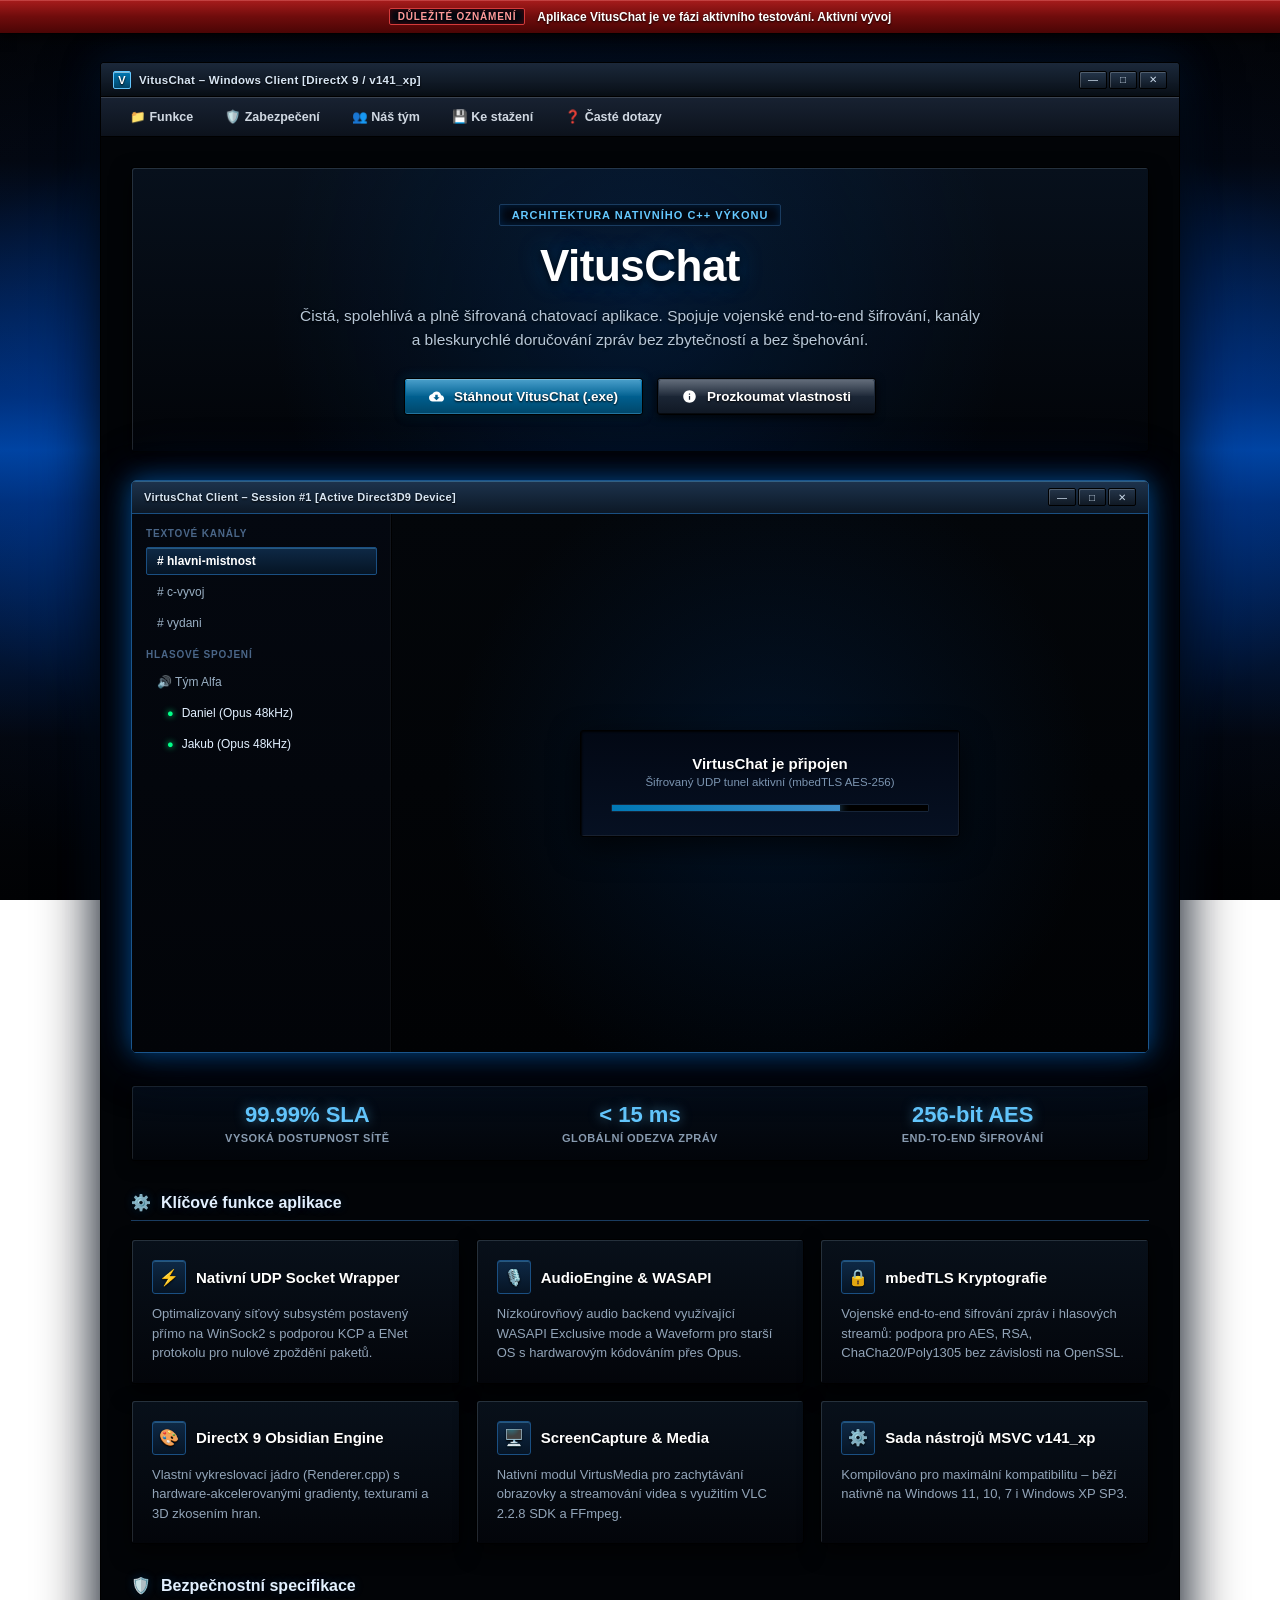
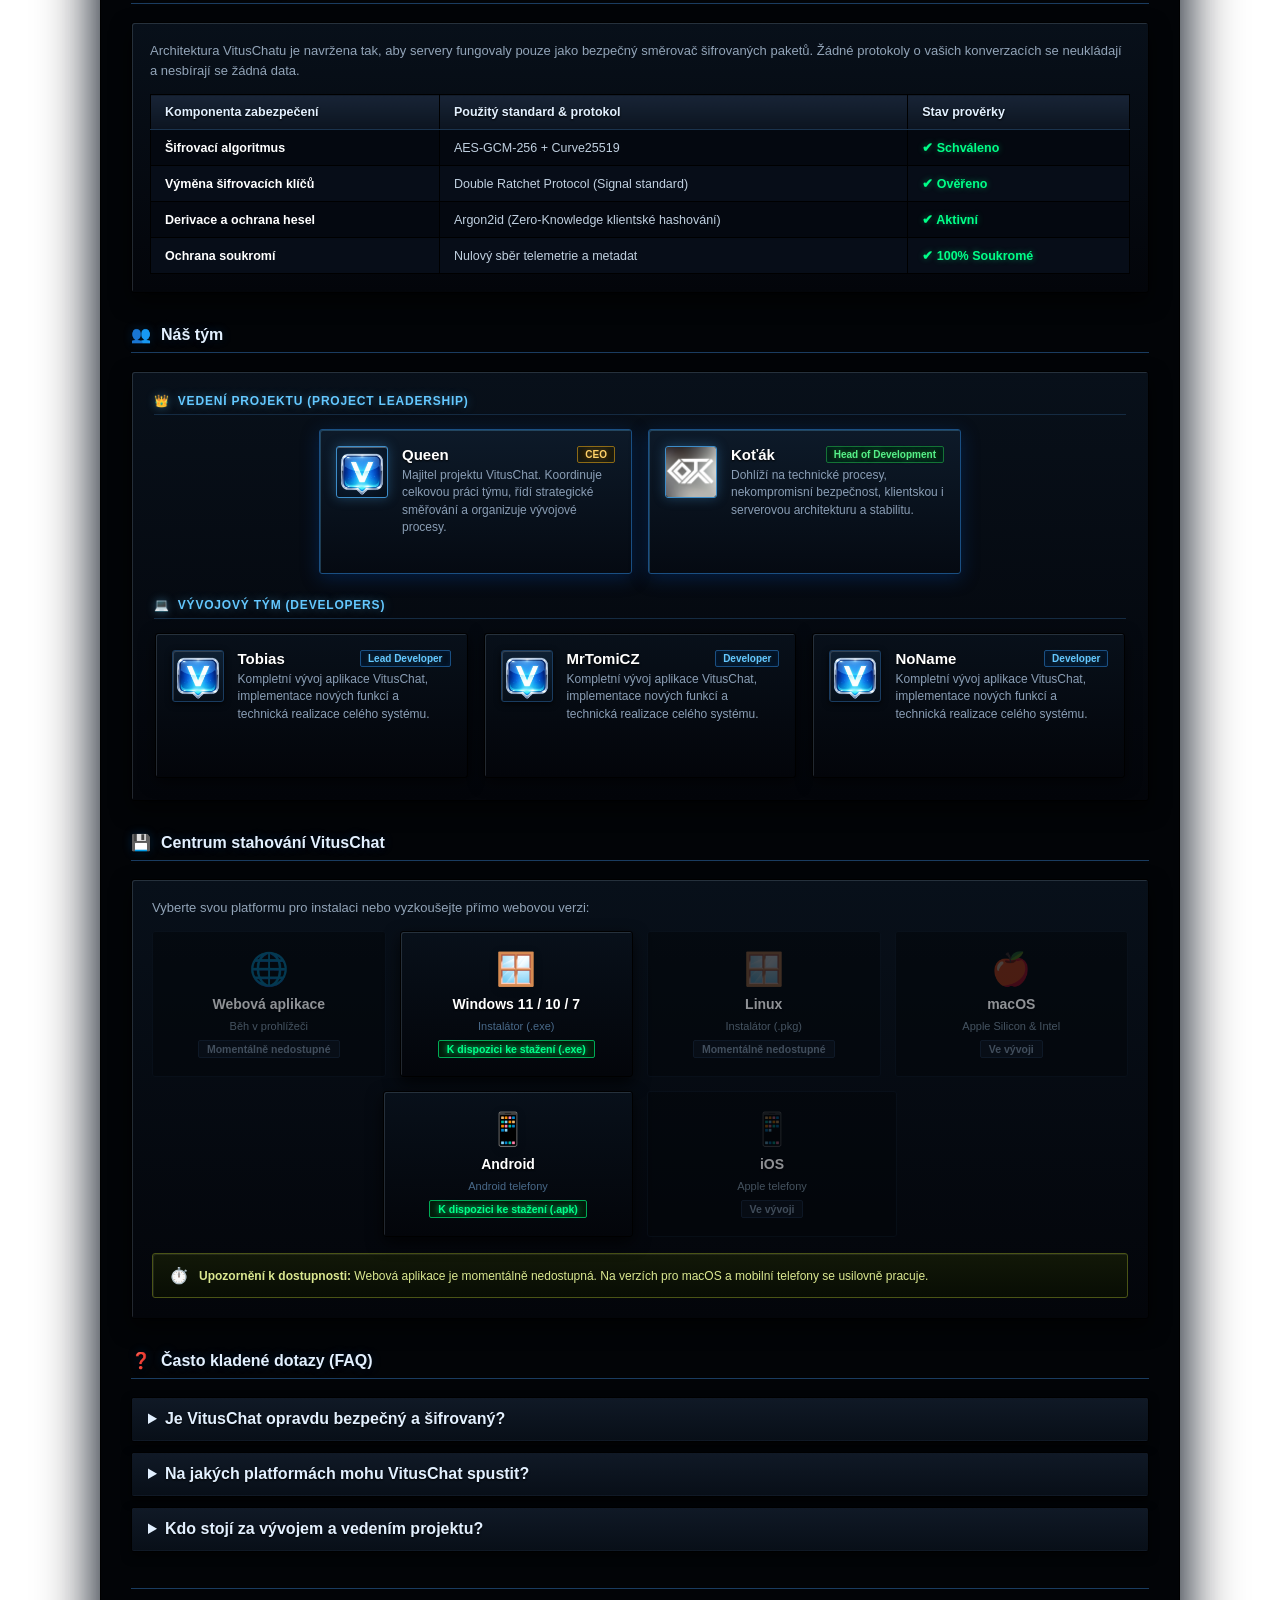
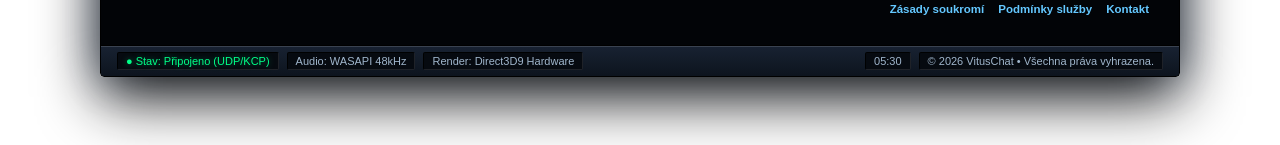
==== commit 3b3f366c: "Update index.html" ====
--- a/new/index.html
+++ b/new/index.html
@@ -19,7 +19,7 @@
       --bg-darkest: #010204;
       --bg-cavity: #020812;
       --bg-cavity-bot: #081223;
-      
+
       /* Accents */
       --accent-blue: #3d8dc9;
       --accent-gloss-top: #0078b5;
@@ -1119,7 +1119,7 @@
       titleBarText: "VitusChat – Windows Client [DirectX 9 / v141_xp]",
       heroTitle: "VitusChat",
       heroSubtitle: "Čistá, spolehlivá a plně šifrovaná chatovací aplikace. Spojuje vojenské end-to-end šifrování, kanály a bleskurychlé doručování zpráv bez zbytečností a bez špehování.",
-      
+
       // 2. TŘI HLAVNÍ METRIKY
       metrics: [
         { value: "99.99% SLA", label: "Vysoká dostupnost sítě" },
@@ -1170,21 +1170,17 @@
       ],
 
       // 5. NÁŠ TÝM - SNADNÉ PŘIDÁVÁNÍ ODDÍLŮ A ČLENŮ
-      // • Automaticky MAX 3 NA ŘÁDEK – 4. člen skočí na nový řádek pod ně.
-      // • Když je 1 nebo 2 na řádku, automaticky se vycentrují na střed!
-      // • Po kliknutí na kartu se rozbalí POUZE daná karta a zobrazí kontaktní informace.
-      // • U každého řádku kontaktů můžete nastavit link: "..." a clickable: true/false (nebo nechat jen obyčejný text)!
       teamSections: [
         {
           title: "Vedení projektu (Project Leadership)",
           icon: "👑",
-          isLeadership: true, // Speciální zlatavé/vedoucí zvýraznění
+          isLeadership: true,
           members: [
             {
               avatar: "icons/queen.png",
               name: "Queen",
               role: "CEO",
-              badgeType: "owner", // 'owner', 'security', nebo nechte prázdné
+              badgeType: "owner",
               desc: "Majitel projektu VitusChat. Koordinuje celkovou práci týmu, řídí strategické směřování a organizuje vývojové procesy.",
               contacts: [
                 { text: "Discord: queen_official", link: "", clickable: false },
@@ -1207,6 +1203,11 @@
           ]
         },
         {
+          title: "Vývojový tým (Developers)",
+          icon: "💻",
+          isLeadership: false,
+          members: [
+            {
               avatar: "icons/tobias.png",
               name: "Tobias",
               role: "Lead Developer",
@@ -1217,12 +1218,7 @@
                 { text: "E-mail: tobias@virtuschat.com", link: "mailto:tobias@virtuschat.com", clickable: true },
                 { text: "GitHub: github.com/Tobias", link: "https://github.com", clickable: true }
               ]
-            }
-        {
-          title: "Vývojový tým (Developers)",
-          icon: "💻",
-          isLeadership: false,
-          members: [
+            },
             {
               avatar: "icons/mrtomicz.png",
               name: "MrTomiCZ",
@@ -1246,39 +1242,19 @@
                 { text: "E-mail: noname@virtuschat.com", link: "mailto:noname@virtuschat.com", clickable: true },
                 { text: "GitHub: github.com/NoName", link: "https://github.com", clickable: true }
               ]
-            },
-            
-          ]
-        }
-        /* PŘÍKLAD: JAK PŘIDAT DALŠÍ ODDÍL (např. Testeři): 
-        ,{
-          title: "Tým testerů (Quality Assurance)",
-          icon: "🧪",
-          isLeadership: false,
-          members: [
-            {
-              avatar: "tester1.png", // nebo emoji např. "🧪"
-              name: "TesterName",
-              role: "Lead QA Tester",
-              badgeType: "",
-              desc: "Testování stability, zátěžové testy a hlášení chyb."
             }
           ]
         }
-        */
       ],
 
       // 6. CENTRUM STAHOVÁNÍ
-      // Zde můžete každou platformu jednoduše zapnout (true) nebo vypnout (false)!
-      // - true:  tlačítko bude zelené, aktivní a přesměruje na odkaz (GitHub / Web)
-      // - false: tlačítko bude šedé, neklikací a označené jako "Nedostupné" / "Ve vývoji"
       downloads: [
         {
           icon: "🌐",
           title: "Webová aplikace",
           subtitle: "Běh v prohlížeči",
-          active: false, // <-- ZDE: stačí změnit na true a ihned funguje!
-          link: "404", // odkaz, kam to po aktivaci povede
+          active: false,
+          link: "404",
           statusActive: "Spustit v prohlížeči",
           statusDisabled: "Momentálně nedostupné"
         },
@@ -1286,7 +1262,7 @@
           icon: "🪟",
           title: "Windows 11 / 10 / 7",
           subtitle: "Instalátor (.exe)",
-          active: true, // <-- ZDE: true = zapnuto / false = vypnuto
+          active: true,
           link: "https://github.com/VirtusChat/VirtusChat-win/releases",
           statusActive: "K dispozici ke stažení (.exe)",
           statusDisabled: "Momentálně nedostupné"
@@ -1295,7 +1271,7 @@
           icon: "🪟",
           title: "Linux",
           subtitle: "Instalátor (.pkg)",
-          active: false, // <-- ZDE: true = zapnuto / false = vypnuto
+          active: false,
           link: "https://github.com/VirtusChat/VirtusChat-linux/releases",
           statusActive: "K dispozici ke stažení (.pkg)",
           statusDisabled: "Momentálně nedostupné"
@@ -1304,7 +1280,7 @@
           icon: "🍎",
           title: "macOS",
           subtitle: "Apple Silicon & Intel",
-          active: false, // <-- ZDE: stačí změnit na true a ihned funguje!
+          active: false,
           link: "https://github.com/VirtusChat/VirtusChat-mac/releases",
           statusActive: "K dispozici ke stažení (.dmg)",
           statusDisabled: "Ve vývoji"
@@ -1313,7 +1289,7 @@
           icon: "📱",
           title: "Android",
           subtitle: "Android telefony",
-          active: true, // <-- ZDE: stačí změnit na true a ihned funguje!
+          active: true,
           link: "https://github.com/VirtusChat/VirtusChat-android/releases",
           statusActive: "K dispozici ke stažení (.apk)",
           statusDisabled: "Ve vývoji"
@@ -1322,7 +1298,7 @@
           icon: "📱",
           title: "iOS",
           subtitle: "Apple telefony",
-          active: false, // <-- ZDE: stačí změnit na true a ihned funguje!
+          active: false,
           link: "https://github.com/VirtusChat/VirtusChat-android/releases",
           statusActive: "K dispozici ke stažení (.apk)",
           statusDisabled: "Ve vývoji"
@@ -1364,7 +1340,7 @@
   </div>
 
   <div class="aero-window">
-    
+
     <!-- Top Shell Title Bar -->
     <div class="title-bar">
       <div class="title-bar-left">
@@ -1486,9 +1462,7 @@
         <span>👥</span> Náš tým
       </div>
 
-      <div class="glass-panel team-section-box" id="teamSectionsContainer">
-        <!-- Zde se automaticky vygenerují všechny oddíly týmu (vedení, developeři, testeři atd.) z VITUS_CONFIG.teamSections -->
-      </div>
+      <div class="glass-panel team-section-box" id="teamSectionsContainer"></div>
 
       <!-- Download Section -->
       <div id="download" class="section-title">
@@ -1599,7 +1573,7 @@
         return src || fallbackEmoji;
       }
 
-      // 5. Náš tým (Dynamické renderování libovolného počtu oddílů - vedení, developeři, testeři...)
+      // 5. Náš tým
       const teamContainer = document.getElementById('teamSectionsContainer');
       if (teamContainer && VITUS_CONFIG.teamSections) {
         teamContainer.innerHTML = VITUS_CONFIG.teamSections.map((section, sIndex) => {
@@ -1707,15 +1681,13 @@
     // Rozbalení a sbalení kontaktů člena týmu po kliknutí (vždy otevřen max. 1 najednou)
     function toggleTeamCard(cardEl) {
       const isAlreadyExpanded = cardEl.classList.contains('expanded');
-      
-      // Zavřeme všechny ostatní otevřené karty
+
       document.querySelectorAll('.team-member-card.expanded').forEach(otherCard => {
         if (otherCard !== cardEl) {
           otherCard.classList.remove('expanded');
         }
       });
 
-      // Pokud byla otevřená, zavře se; pokud byla zavřená, otevře se
       if (isAlreadyExpanded) {
         cardEl.classList.remove('expanded');
       } else {
@@ -1731,7 +1703,6 @@
       document.getElementById('win7Clock').textContent = `${hours}:${minutes}`;
     }
 
-    // Zamezení nechtěnému posunu po refreshu (vynutí vždy horní pozici)
     if ('scrollRestoration' in history) {
       history.scrollRestoration = 'manual';
     }
@@ -1740,7 +1711,6 @@
       window.scrollTo(0, 0);
       document.documentElement.scrollTop = 0;
       document.body.scrollTop = 0;
-      // Pokud je v adrese hash (např. #download), vyčistíme ho bez reloadu
       if (window.location.hash) {
         history.replaceState(null, null, ' ');
       }
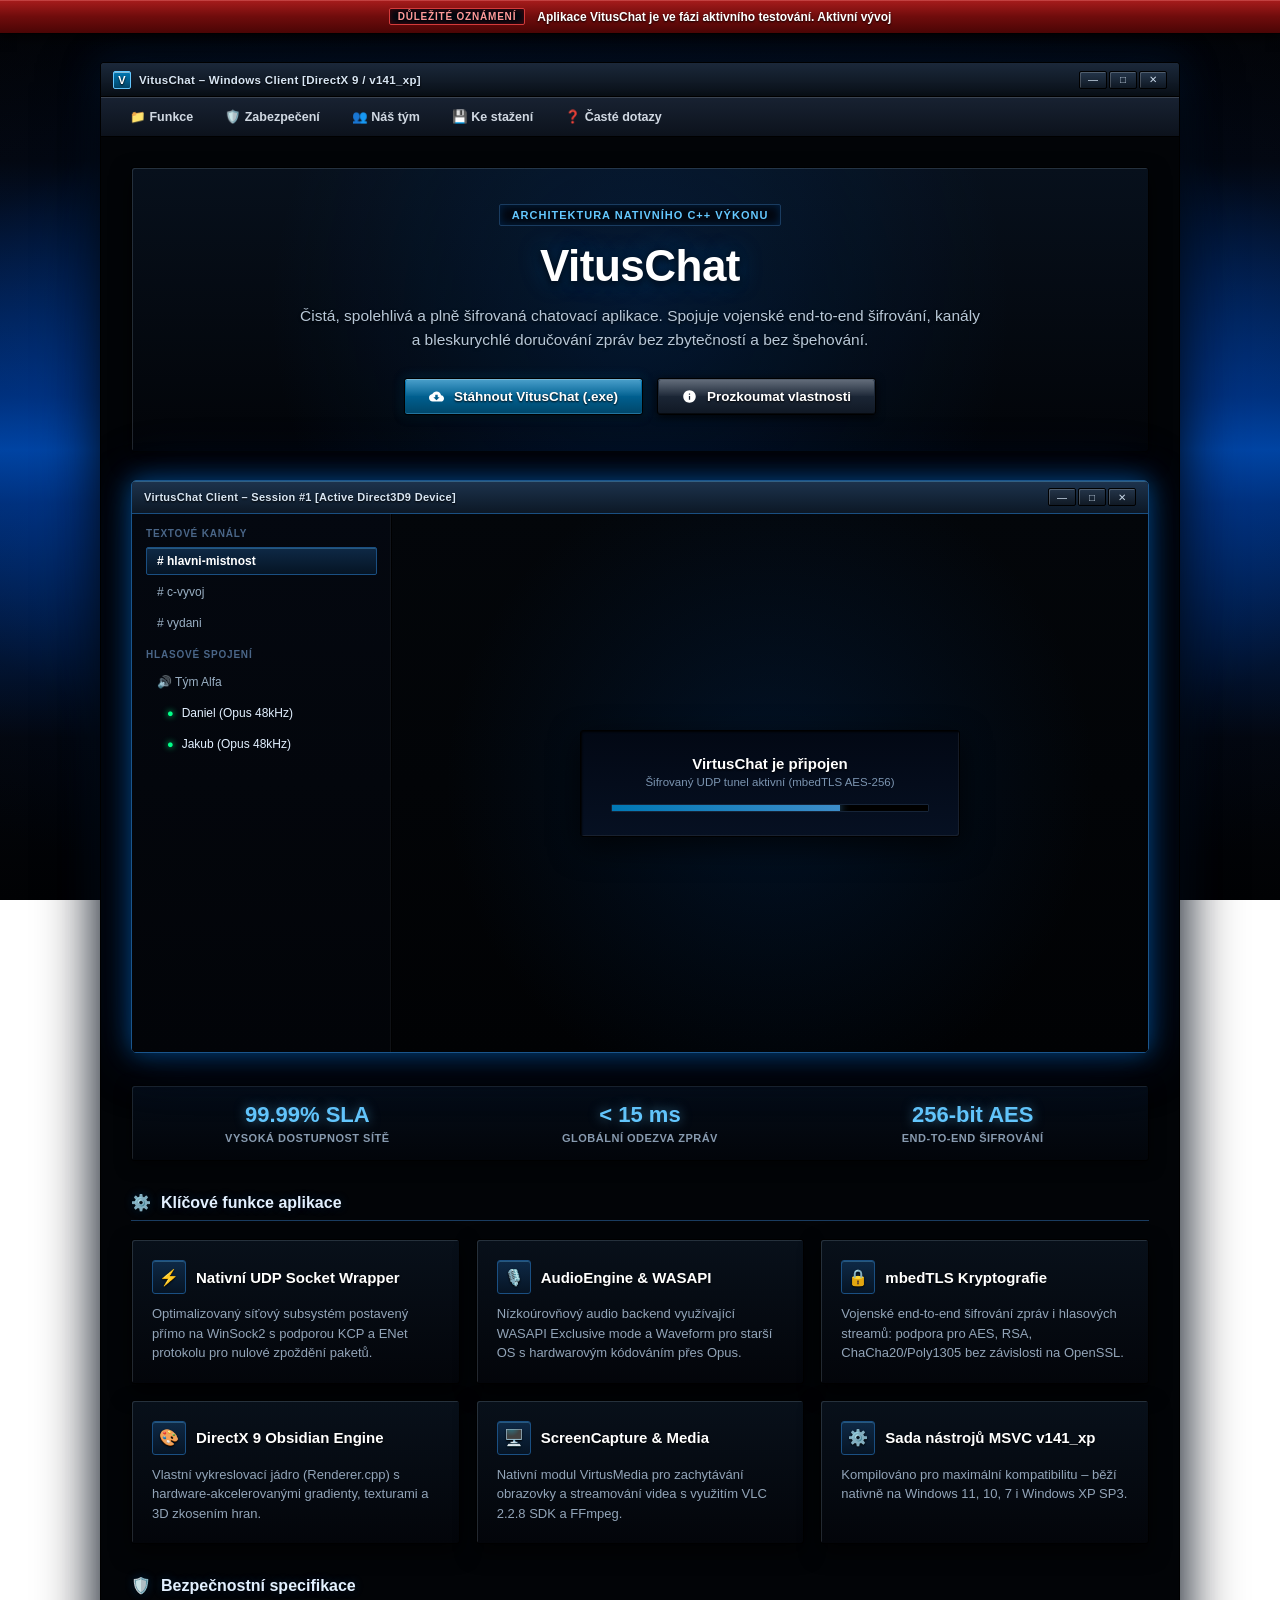
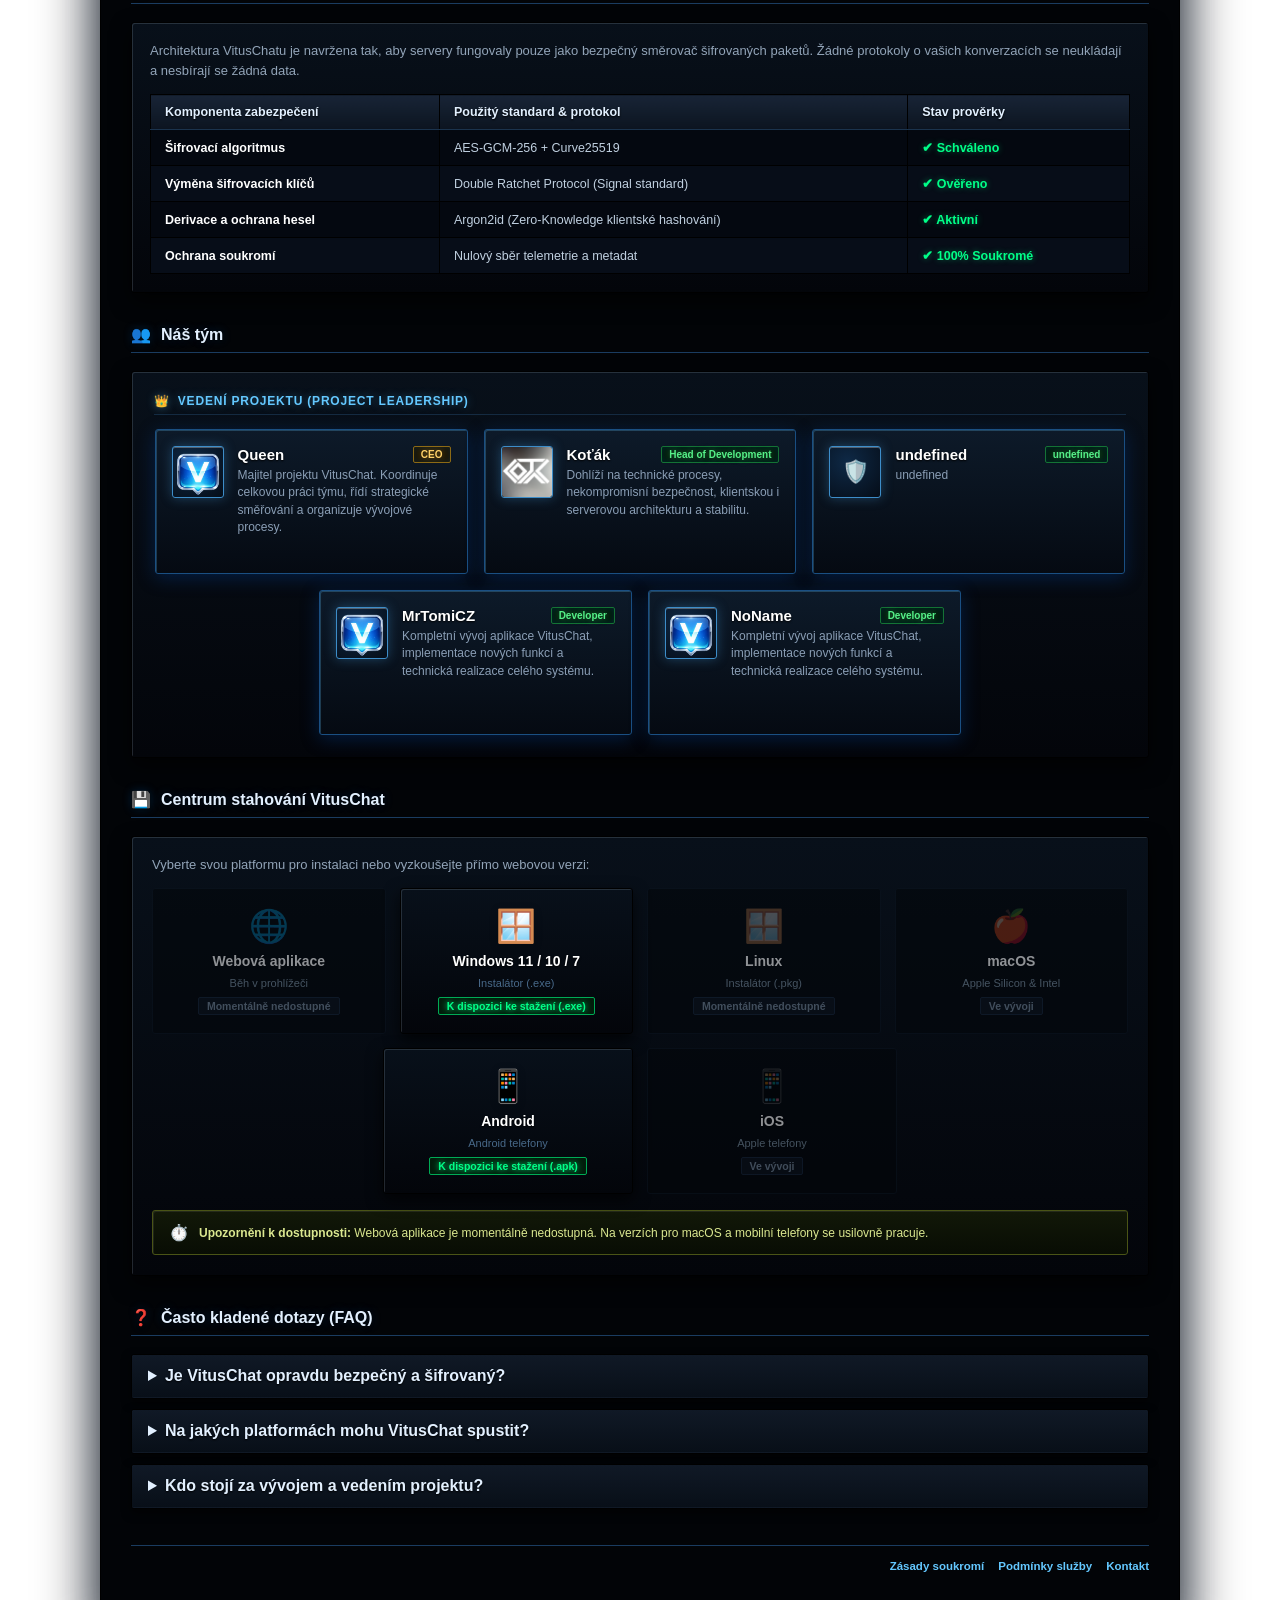
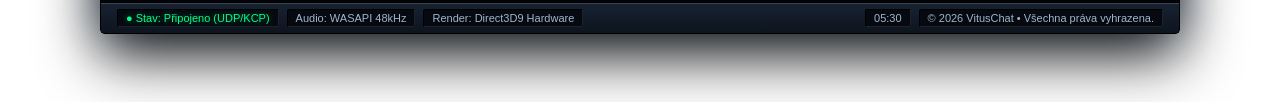
==== commit 2e8c8aa4: "Update index.html" ====
--- a/new/index.html
+++ b/new/index.html
@@ -1199,13 +1199,11 @@
                 { text: "E-mail: kotak@virtuschat.com", link: "mailto:kotak@virtuschat.com", clickable: true },
                 { text: "GitHub: github.com/kotakovec", link: "https://github.com/kotakovec", clickable: true }
               ]
-            }
-          ]
-        },
-        {
+            },
+{
           title: "Vývojový tým (Developers)",
           icon: "💻",
-          isLeadership: false,
+          isLeadership: true,
           members: [
             {
               avatar: "icons/tobias.png",
@@ -1219,6 +1217,9 @@
                 { text: "GitHub: github.com/Tobias", link: "https://github.com", clickable: true }
               ]
             },
+          ]
+        },
+        
             {
               avatar: "icons/mrtomicz.png",
               name: "MrTomiCZ",
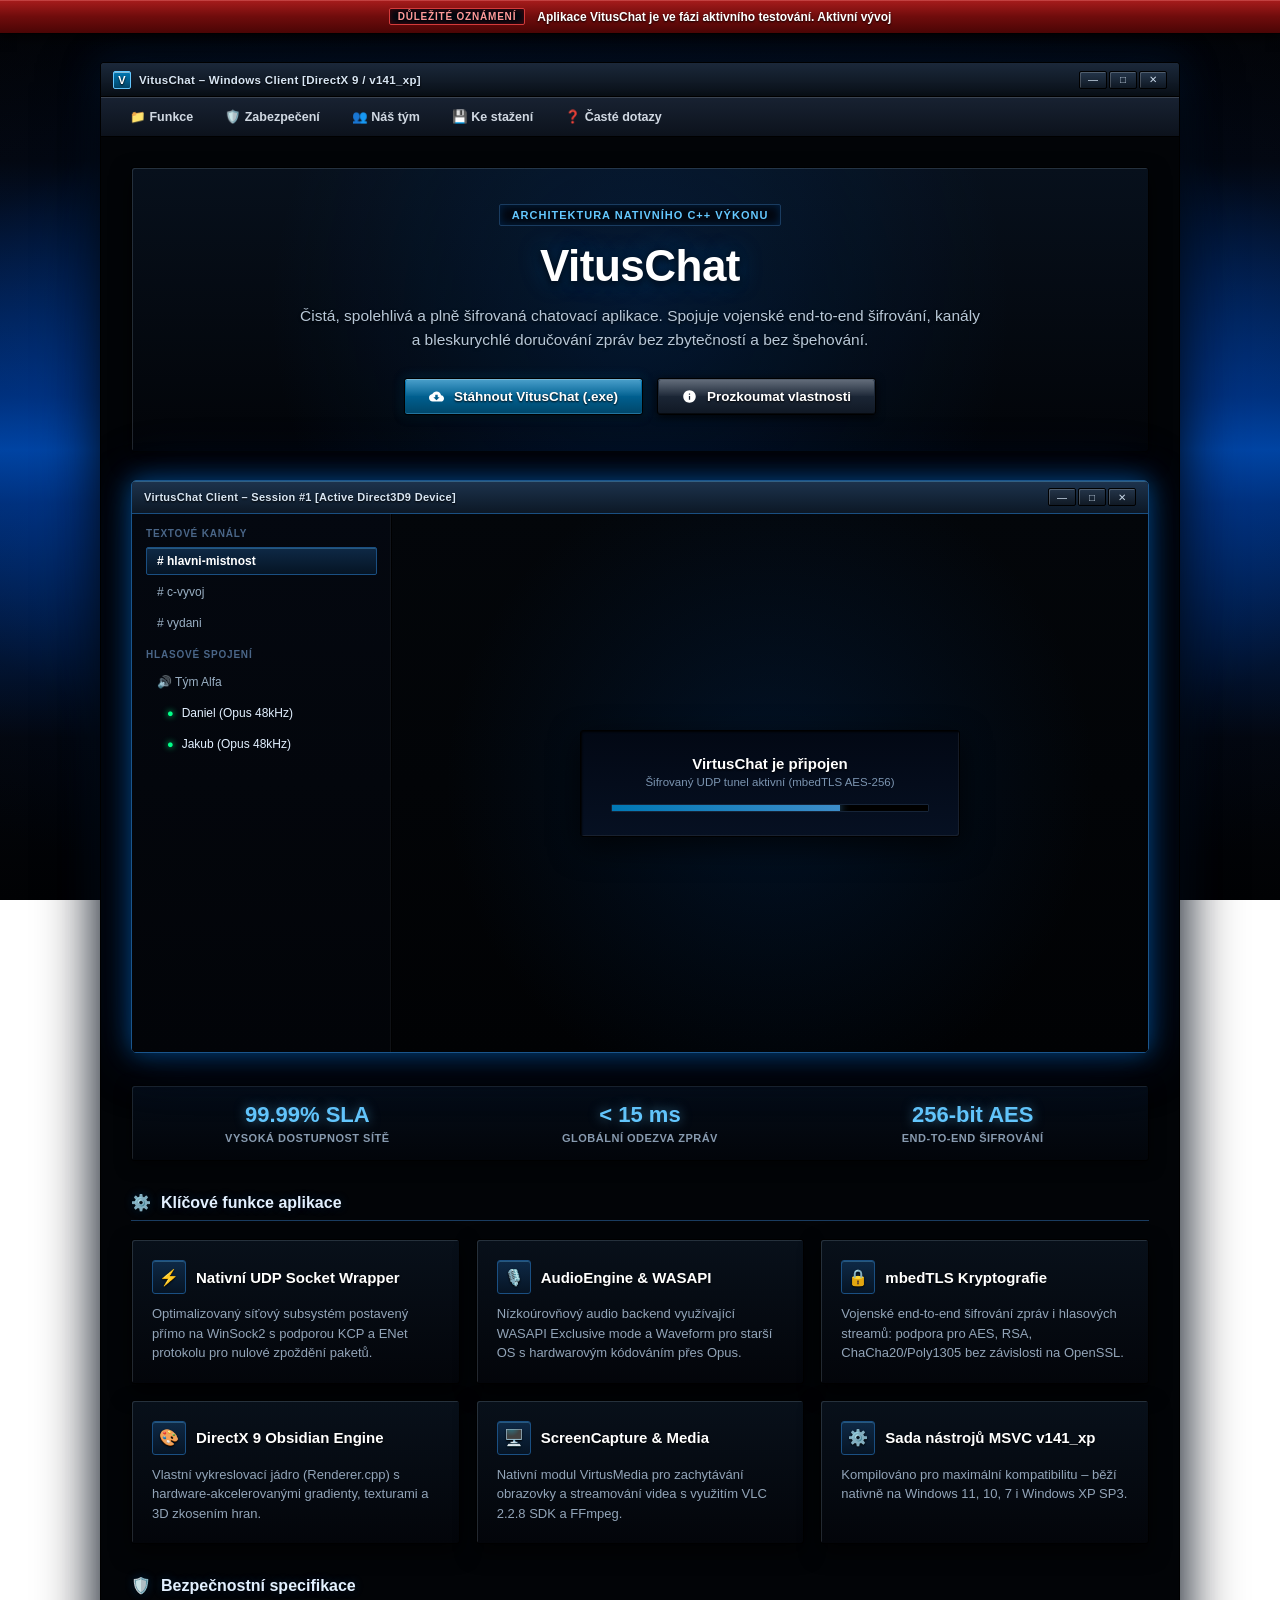
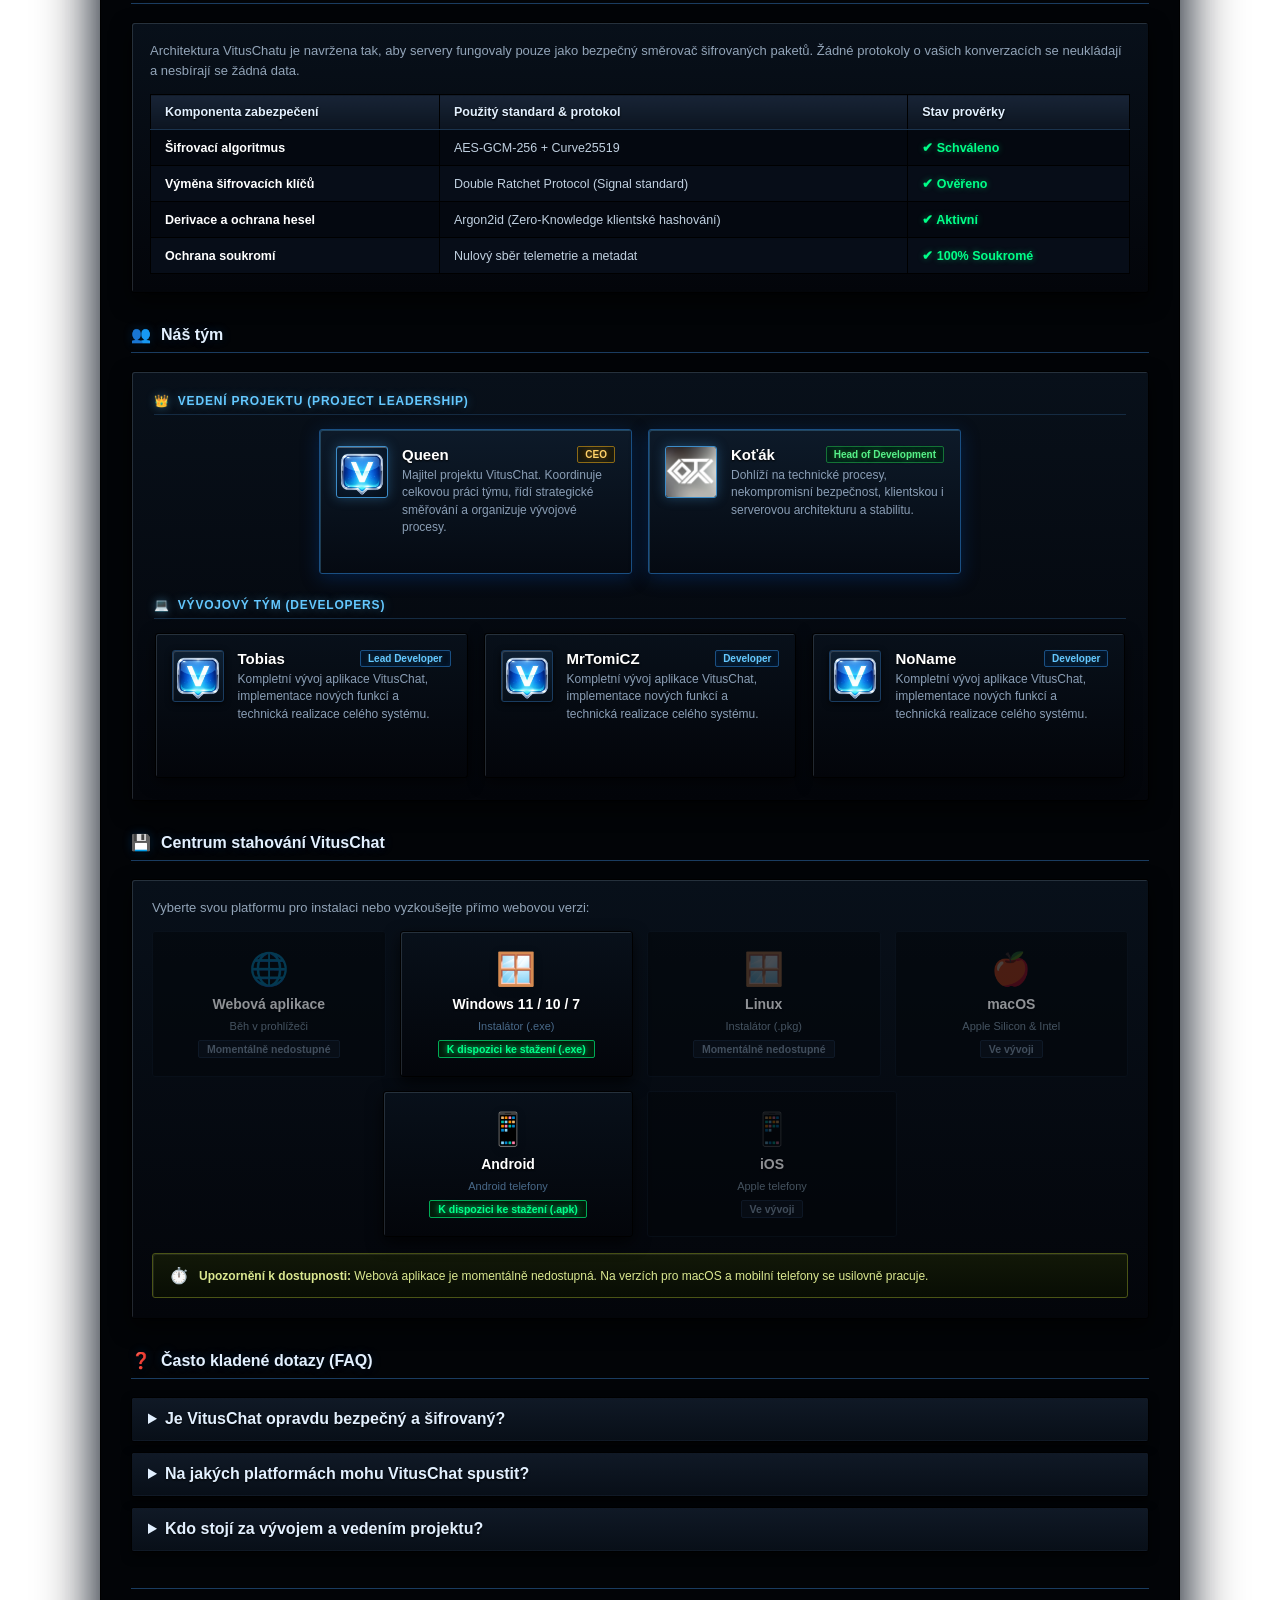
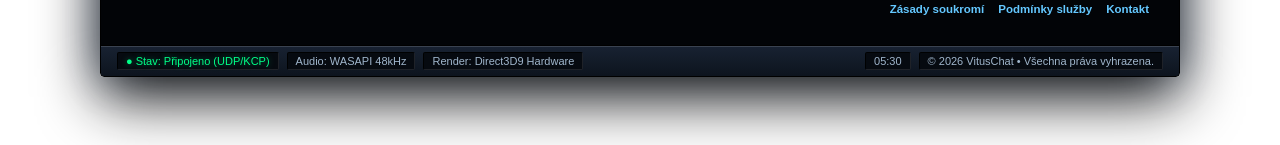
==== commit 92740188: "Update index.html" ====
--- a/new/index.html
+++ b/new/index.html
@@ -1199,11 +1199,13 @@
                 { text: "E-mail: kotak@virtuschat.com", link: "mailto:kotak@virtuschat.com", clickable: true },
                 { text: "GitHub: github.com/kotakovec", link: "https://github.com/kotakovec", clickable: true }
               ]
-            },
-{
+            }
+          ]
+        },
+        {
           title: "Vývojový tým (Developers)",
           icon: "💻",
-          isLeadership: true,
+          isLeadership: false,
           members: [
             {
               avatar: "icons/tobias.png",
@@ -1217,9 +1219,6 @@
                 { text: "GitHub: github.com/Tobias", link: "https://github.com", clickable: true }
               ]
             },
-          ]
-        },
-        
             {
               avatar: "icons/mrtomicz.png",
               name: "MrTomiCZ",
